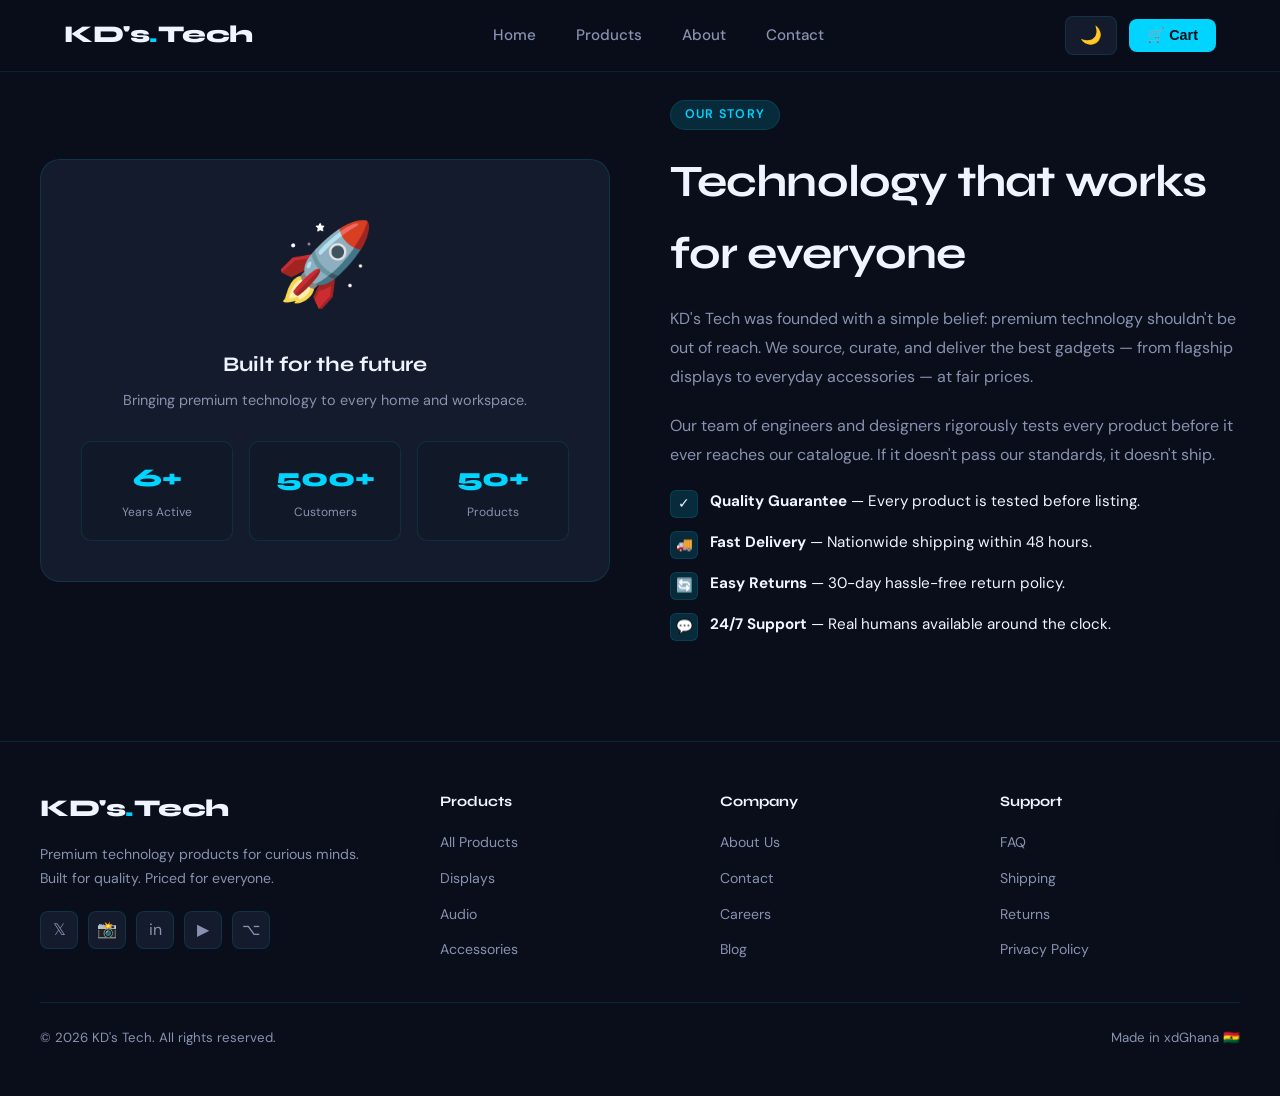
==== about.html @ 339254a7 "update: various sectiions of the website separated into individual pages" ====
<!DOCTYPE html>
<!--
  ABOUT PAGE — KD's Tech
  Learn about KD's Tech company story, values, and team.
-->
<html lang="en">
<head>
  <meta charset="UTF-8" />
  <meta name="viewport" content="width=device-width, initial-scale=1.0" />
  <title>About Us — KD's Tech</title>

  <link rel="preconnect" href="https://fonts.googleapis.com" />
  <link rel="preconnect" href="https://fonts.gstatic.com" crossorigin />
  <link href="https://fonts.googleapis.com/css2?family=Syne:wght@400;600;700;800&family=DM+Sans:ital,opsz,wght@0,9..40,300;0,9..40,400;0,9..40,500;1,9..40,300&display=swap" rel="stylesheet" />

  <link rel="stylesheet" href="style.css" />
</head>

<body>
    <nav aria-label="Main navigation">
    <div class="nav-container">

      <a href="index.html" class="logo">KD's<span>.</span>Tech</a>

      <ul class="nav-links" id="navLinks" role="list">
        <li><a href="index.html">Home</a></li>
        <li><a href="products.html">Products</a></li>
        <li><a href="about.html">About</a></li>
        <li><a href="contact.html">Contact</a></li>
      </ul>

      <div class="nav-controls">
        <button class="theme-toggle" id="themeToggle" aria-label="Toggle dark/light mode" title="Toggle theme">
          🌙
        </button>

        <button class="cart-btn" id="cartBtn" aria-label="View cart">
          🛒 Cart
          <span class="cart-count" id="cartCount" aria-live="polite">0</span>
        </button>

        <button class="hamburger" id="hamburger" aria-label="Toggle mobile menu" aria-expanded="false">
          <span></span>
          <span></span>
          <span></span>
        </button>
      </div>

    </div>
  </nav>

  <section id="about" aria-label="About us">
    <div class="section-container">
      <div class="about-grid">

        <div class="about-visual">
          <span class="about-icon">🚀</span>
          <h3 style="font-family:'Syne',sans-serif; font-size:1.3rem; margin-bottom:8px;">Built for the future</h3>
          <p style="color:var(--text-secondary); font-size:0.9rem;">Bringing premium technology to every home and workspace.</p>
          <div class="stats-row">
            <div class="stat-box">
              <span class="num">6+</span>
              <span class="lbl">Years Active</span>
            </div>
            <div class="stat-box">
              <span class="num">500+</span>
              <span class="lbl">Customers</span>
            </div>
            <div class="stat-box">
              <span class="num">50+</span>
              <span class="lbl">Products</span>
            </div>
          </div>
        </div>

        <div class="about-content">
          <span class="section-tag">Our Story</span>
          <h2 class="section-title">Technology that works<br/>for everyone</h2>

          <p class="about-text">
            KD's Tech was founded with a simple belief: premium technology
            shouldn't be out of reach. We source, curate, and deliver the best
            gadgets — from flagship displays to everyday accessories — at fair prices.
          </p>
          <p class="about-text">
            Our team of engineers and designers rigorously tests every product
            before it ever reaches our catalogue. If it doesn't pass our standards,
            it doesn't ship.
          </p>

          <ul class="features-list">
            <li>
              <span class="feat-icon">✓</span>
              <div><strong>Quality Guarantee</strong> — Every product is tested before listing.</div>
            </li>
            <li>
              <span class="feat-icon">🚚</span>
              <div><strong>Fast Delivery</strong> — Nationwide shipping within 48 hours.</div>
            </li>
            <li>
              <span class="feat-icon">🔄</span>
              <div><strong>Easy Returns</strong> — 30-day hassle-free return policy.</div>
            </li>
            <li>
              <span class="feat-icon">💬</span>
              <div><strong>24/7 Support</strong> — Real humans available around the clock.</div>
            </li>
          </ul>
        </div>

      </div>
    </div>
  </section>

  <footer>
    <div class="footer-container">

      <div class="footer-top">

        <div class="footer-brand">
          <a href="index.html" class="logo">KD's<span>.</span>Tech</a>
          <p>Premium technology products for curious minds.<br/>Built for quality. Priced for everyone.</p>

          <div class="social-links" aria-label="Social media links">
            <a href="#" class="social-link" aria-label="Twitter / X">𝕏</a>
            <a href="#" class="social-link" aria-label="Instagram">📸</a>
            <a href="#" class="social-link" aria-label="LinkedIn">in</a>
            <a href="#" class="social-link" aria-label="YouTube">▶</a>
            <a href="#" class="social-link" aria-label="GitHub">⌥</a>
          </div>
        </div>

        <div class="footer-col">
          <h4>Products</h4>
          <ul>
            <li><a href="products.html">All Products</a></li>
            <li><a href="products.html">Displays</a></li>
            <li><a href="products.html">Audio</a></li>
            <li><a href="products.html">Accessories</a></li>
          </ul>
        </div>

        <div class="footer-col">
          <h4>Company</h4>
          <ul>
            <li><a href="about.html">About Us</a></li>
            <li><a href="contact.html">Contact</a></li>
            <li><a href="#">Careers</a></li>
            <li><a href="#">Blog</a></li>
          </ul>
        </div>

        <div class="footer-col">
          <h4>Support</h4>
          <ul>
            <li><a href="#">FAQ</a></li>
            <li><a href="#">Shipping</a></li>
            <li><a href="#">Returns</a></li>
            <li><a href="#">Privacy Policy</a></li>
          </ul>
        </div>

      </div>

      <div class="footer-bottom">
        <span>© 2026 KD's Tech. All rights reserved.</span>
        <span>Made in xdGhana 🇬🇭</span>
      </div>

    </div>
  </footer>

  <div class="toast" id="toast" role="status" aria-live="polite">
    <span class="toast-icon">✅</span>
    <div>
      <strong>Message sent!</strong><br/>
      <span style="font-size:0.82rem;color:var(--text-secondary)">We'll get back to you within 2 hours.</span>
    </div>
  </div>

  <script src="script.js"></script>

</body>
</html>
---- style.css ----
/*
   CSS CUSTOM PROPERTIES (variables)
   Define colours & values once, reuse everywhere.
   Dark-mode swaps these variables — no other changes needed.
*/
:root {
  --bg-primary:    #0a0e1a;
  --bg-secondary:  #111827;
  --bg-card:       #141b2d;
  --accent:        #00d4ff;
  --accent-glow:   rgba(0, 212, 255, 0.15);
  --accent-dark:   #0099bb;
  --text-primary:  #f0f4ff;
  --text-secondary:#8892b0;
  --border:        rgba(0, 212, 255, 0.12);
  --shadow:        0 8px 32px rgba(0, 0, 0, 0.4);
  --nav-height:    72px;
  --radius:        12px;
  --transition:    0.3s ease;
}

/* Light mode variable overrides (applied via .light-mode on <body>) */
body.light-mode {
  --bg-primary:    #f0f4ff;
  --bg-secondary:  #e2e8f8;
  --bg-card:       #ffffff;
  --accent:        #0077aa;
  --accent-glow:   rgba(0, 119, 170, 0.12);
  --accent-dark:   #005580;
  --text-primary:  #0d1b2a;
  --text-secondary:#4a5568;
  --border:        rgba(0, 119, 170, 0.15);
  --shadow:        0 8px 32px rgba(0, 0, 0, 0.1);
}

/* 
   RESET & BASE STYLES
────────────────────────────────────────────── */
*, *::before, *::after {
  margin: 0;
  padding: 0;
  box-sizing: border-box;
}

html { scroll-behavior: smooth; }

body {
  font-family: 'DM Sans', sans-serif;
  background-color: var(--bg-primary);
  color: var(--text-primary);
  line-height: 1.6;
  overflow-x: hidden;
  transition: background-color var(--transition), color var(--transition);
}

.sr-only {
  position: absolute;
  width: 1px; height: 1px;
  padding: 0; margin: -1px;
  overflow: hidden;
  clip: rect(0,0,0,0);
  white-space: nowrap;
  border: 0;
}

/* ══════════════════════════════════════════════════════
   1. NAVIGATION BAR
   ══════════════════════════════════════════════════════ */
nav {
  position: fixed;
  top: 0; left: 0; right: 0;
  height: var(--nav-height);
  z-index: 1000;
  background: rgba(10, 14, 26, 0.85);
  backdrop-filter: blur(20px);
  -webkit-backdrop-filter: blur(20px);
  border-bottom: 1px solid var(--border);
  transition: background var(--transition);
}

body.light-mode nav { background: rgba(240, 244, 255, 0.88); }

.nav-container {
  max-width: 1200px;
  margin: 0 auto;
  padding: 0 24px;
  height: 100%;
  display: flex;
  align-items: center;
  justify-content: space-between;
}

.logo {
  font-family: 'Syne', sans-serif;
  font-size: 1.5rem;
  font-weight: 800;
  color: var(--text-primary);
  text-decoration: none;
  letter-spacing: -0.02em;
}

.logo span { color: var(--accent); }

.nav-links {
  display: flex;
  align-items: center;
  gap: 8px;
  list-style: none;
}

.nav-links a {
  display: block;
  padding: 8px 16px;
  color: var(--text-secondary);
  text-decoration: none;
  font-size: 0.95rem;
  font-weight: 500;
  border-radius: 8px;
  transition: color var(--transition), background var(--transition);
}

.nav-links a:hover {
  color: var(--accent);
  background: var(--accent-glow);
}

.nav-controls {
  display: flex;
  align-items: center;
  gap: 12px;
}

.theme-toggle {
  background: var(--bg-card);
  border: 1px solid var(--border);
  color: var(--text-primary);
  padding: 8px 14px;
  border-radius: 8px;
  cursor: pointer;
  font-size: 1.1rem;
  transition: border-color var(--transition), transform 0.15s;
}

.theme-toggle:hover {
  border-color: var(--accent);
  transform: scale(1.05);
}

.cart-btn {
  position: relative;
  background: var(--accent);
  color: var(--bg-primary);
  border: none;
  padding: 8px 18px;
  border-radius: 8px;
  cursor: pointer;
  font-weight: 600;
  font-size: 0.9rem;
  transition: background var(--transition), transform 0.15s;
}

.cart-btn:hover { transform: scale(1.05); }

.cart-count {
  position: absolute;
  top: -8px; right: -8px;
  background: #ff4757;
  color: white;
  font-size: 0.7rem;
  font-weight: 700;
  width: 20px; height: 20px;
  border-radius: 50%;
  display: flex;
  align-items: center;
  justify-content: center;
  opacity: 0;
  transform: scale(0);
  transition: opacity 0.2s, transform 0.2s;
}

.cart-count.visible {
  opacity: 1;
  transform: scale(1);
}

.hamburger {
  display: none;
  flex-direction: column;
  gap: 5px;
  background: none;
  border: none;
  cursor: pointer;
  padding: 6px;
}

.hamburger span {
  display: block;
  width: 24px;
  height: 2px;
  background: var(--text-primary);
  border-radius: 2px;
  transition: transform var(--transition), opacity var(--transition);
}

.hamburger.open span:nth-child(1) { transform: translateY(7px) rotate(45deg); }
.hamburger.open span:nth-child(2) { opacity: 0; }
.hamburger.open span:nth-child(3) { transform: translateY(-7px) rotate(-45deg); }

/*
   2. HERO SECTION
*/
#home {
  min-height: 100vh;
  display: flex;
  align-items: center;
  padding-top: var(--nav-height);
  position: relative;
  overflow: hidden;
}

#home::before,
#home::after {
  content: '';
  position: absolute;
  border-radius: 50%;
  pointer-events: none;
}

#home::before {
  width: 600px; height: 600px;
  background: radial-gradient(circle, rgba(0,212,255,0.07), transparent 70%);
  top: -100px; right: -100px;
}

#home::after {
  width: 400px; height: 400px;
  background: radial-gradient(circle, rgba(0,212,255,0.05), transparent 70%);
  bottom: 0; left: -80px;
}

.hero-container {
  max-width: 1200px;
  margin: 0 auto;
  padding: 80px 24px;
  display: grid;
  grid-template-columns: 1fr 1fr;
  align-items: center;
  gap: 60px;
}

.hero-badge {
  display: inline-flex;
  align-items: center;
  gap: 8px;
  background: var(--accent-glow);
  border: 1px solid var(--border);
  color: var(--accent);
  padding: 6px 14px;
  border-radius: 100px;
  font-size: 0.82rem;
  font-weight: 500;
  margin-bottom: 24px;
  letter-spacing: 0.03em;
}

.hero-badge::before {
  content: '';
  width: 6px; height: 6px;
  background: var(--accent);
  border-radius: 50%;
  animation: pulse 1.8s ease infinite;
}

@keyframes pulse {
  0%, 100% { opacity: 1; transform: scale(1); }
  50%       { opacity: 0.4; transform: scale(0.7); }
}

.hero-title {
  font-family: 'Syne', sans-serif;
  font-size: clamp(2.4rem, 5vw, 4rem);
  font-weight: 800;
  line-height: 1.1;
  letter-spacing: -0.03em;
  margin-bottom: 20px;
}

.hero-title .accent { color: var(--accent); }

.hero-description {
  font-size: 1.1rem;
  color: var(--text-secondary);
  max-width: 480px;
  margin-bottom: 36px;
  font-weight: 300;
}

.hero-buttons {
  display: flex;
  gap: 14px;
  flex-wrap: wrap;
}

.btn-primary {
  background: var(--accent);
  color: var(--bg-primary);
  border: none;
  padding: 14px 30px;
  border-radius: 10px;
  font-size: 0.95rem;
  font-weight: 600;
  cursor: pointer;
  text-decoration: none;
  display: inline-flex;
  align-items: center;
  gap: 8px;
  transition: transform 0.2s, box-shadow 0.2s;
  box-shadow: 0 4px 20px rgba(0, 212, 255, 0.25);
}

.btn-primary:hover {
  transform: translateY(-2px);
  box-shadow: 0 8px 30px rgba(0, 212, 255, 0.4);
}

.btn-secondary {
  background: transparent;
  color: var(--text-primary);
  border: 1px solid var(--border);
  padding: 14px 30px;
  border-radius: 10px;
  font-size: 0.95rem;
  font-weight: 500;
  cursor: pointer;
  text-decoration: none;
  display: inline-flex;
  align-items: center;
  gap: 8px;
  transition: border-color var(--transition), color var(--transition), transform 0.2s;
}

.btn-secondary:hover {
  border-color: var(--accent);
  color: var(--accent);
  transform: translateY(-2px);
}

.hero-visual {
  position: relative;
  display: flex;
  align-items: center;
  justify-content: center;
}

.hero-mockup {
  width: 100%;
  max-width: 480px;
  background: var(--bg-card);
  border: 1px solid var(--border);
  border-radius: 24px;
  padding: 30px;
  box-shadow: var(--shadow), 0 0 60px rgba(0,212,255,0.06);
  position: relative;
}

.hero-stat {
  position: absolute;
  background: var(--bg-secondary);
  border: 1px solid var(--border);
  border-radius: 12px;
  padding: 12px 16px;
  font-size: 0.8rem;
  color: var(--text-secondary);
  box-shadow: var(--shadow);
}

.hero-stat .stat-number {
  display: block;
  font-family: 'Syne', sans-serif;
  font-size: 1.3rem;
  font-weight: 700;
  color: var(--accent);
}

.hero-stat:nth-child(1) { top: -20px; left: -20px; }
.hero-stat:nth-child(2) { bottom: -20px; right: -20px; }

.mockup-icon {
  font-size: 6rem;
  text-align: center;
  display: block;
  margin-bottom: 16px;
  animation: float 3s ease-in-out infinite;
}

@keyframes float {
  0%, 100% { transform: translateY(0); }
  50%       { transform: translateY(-10px); }
}

.mockup-label {
  text-align: center;
  font-family: 'Syne', sans-serif;
  font-size: 1.2rem;
  font-weight: 700;
  color: var(--text-primary);
}

.mockup-sublabel {
  text-align: center;
  font-size: 0.85rem;
  color: var(--text-secondary);
  margin-top: 6px;
}

/*
   3. SECTION SHARED STYLES
*/
section { padding: 100px 24px; }

.section-container {
  max-width: 1200px;
  margin: 0 auto;
}

.section-header {
  text-align: center;
  margin-bottom: 60px;
}

.section-tag {
  display: inline-block;
  background: var(--accent-glow);
  color: var(--accent);
  font-size: 0.78rem;
  font-weight: 600;
  letter-spacing: 0.1em;
  text-transform: uppercase;
  padding: 4px 14px;
  border-radius: 100px;
  border: 1px solid var(--border);
  margin-bottom: 16px;
}

.section-title {
  font-family: 'Syne', sans-serif;
  font-size: clamp(1.8rem, 3.5vw, 2.8rem);
  font-weight: 700;
  letter-spacing: -0.02em;
  margin-bottom: 14px;
}

.section-subtitle {
  font-size: 1rem;
  color: var(--text-secondary);
  max-width: 540px;
  margin: 0 auto;
}

/* ══════════════════════════════════════════════════════
   4. PRODUCTS SECTION
   ══════════════════════════════════════════════════════ */
#products { background: var(--bg-secondary); }

.search-wrapper {
  max-width: 480px;
  margin: 0 auto 40px;
  position: relative;
}

.search-wrapper::before {
  content: '🔍';
  position: absolute;
  left: 16px;
  top: 50%;
  transform: translateY(-50%);
  font-size: 1rem;
  pointer-events: none;
}

#searchInput {
  width: 100%;
  padding: 14px 16px 14px 46px;
  background: var(--bg-card);
  border: 1px solid var(--border);
  border-radius: 10px;
  color: var(--text-primary);
  font-family: 'DM Sans', sans-serif;
  font-size: 0.95rem;
  outline: none;
  transition: border-color var(--transition);
}

#searchInput:focus { border-color: var(--accent); }
#searchInput::placeholder { color: var(--text-secondary); }

.filter-bar {
  display: flex;
  gap: 10px;
  justify-content: center;
  flex-wrap: wrap;
  margin-bottom: 48px;
}

.filter-btn {
  padding: 8px 20px;
  background: var(--bg-card);
  border: 1px solid var(--border);
  color: var(--text-secondary);
  border-radius: 8px;
  cursor: pointer;
  font-size: 0.88rem;
  font-family: 'DM Sans', sans-serif;
  font-weight: 500;
  transition: all var(--transition);
}

.filter-btn:hover, .filter-btn.active {
  background: var(--accent);
  border-color: var(--accent);
  color: var(--bg-primary);
}

.products-grid {
  display: grid;
  grid-template-columns: repeat(auto-fill, minmax(280px, 1fr));
  gap: 24px;
}

.product-card {
  background: var(--bg-card);
  border: 1px solid var(--border);
  border-radius: var(--radius);
  overflow: hidden;
  transition: transform var(--transition), box-shadow var(--transition), border-color var(--transition);
  position: relative;
  cursor: pointer;
}

.product-card:hover {
  transform: translateY(-6px);
  box-shadow: 0 20px 40px rgba(0,0,0,0.3), 0 0 0 1px var(--accent);
  border-color: var(--accent);
}

.card-category {
  position: absolute;
  top: 12px; left: 12px;
  background: rgba(0,212,255,0.9);
  color: #0a0e1a;
  font-size: 0.72rem;
  font-weight: 700;
  padding: 3px 10px;
  border-radius: 100px;
  letter-spacing: 0.05em;
  text-transform: uppercase;
}

.card-image {
  width: 100%;
  height: 180px;
  background: var(--bg-secondary);
  display: flex;
  align-items: center;
  justify-content: center;
  font-size: 4rem;
  border-bottom: 1px solid var(--border);
}

.card-body { padding: 20px; }

.card-name {
  font-family: 'Syne', sans-serif;
  font-size: 1.05rem;
  font-weight: 600;
  margin-bottom: 6px;
}

.card-description {
  font-size: 0.85rem;
  color: var(--text-secondary);
  margin-bottom: 16px;
  line-height: 1.5;
}

.card-footer {
  display: flex;
  align-items: center;
  justify-content: space-between;
}

.card-price {
  font-family: 'Syne', sans-serif;
  font-size: 1.2rem;
  font-weight: 700;
  color: var(--accent);
}

.card-btn {
  background: var(--accent-glow);
  color: var(--accent);
  border: 1px solid var(--border);
  padding: 8px 16px;
  border-radius: 8px;
  cursor: pointer;
  font-size: 0.82rem;
  font-weight: 600;
  font-family: 'DM Sans', sans-serif;
  transition: background var(--transition), color var(--transition), transform 0.15s;
}

.card-btn:hover {
  background: var(--accent);
  color: var(--bg-primary);
  transform: scale(1.05);
}

.no-results {
  text-align: center;
  color: var(--text-secondary);
  padding: 60px 0;
  font-size: 1rem;
  grid-column: 1 / -1;
  display: none;
}

/* ══════════════════════════════════════════════════════
   5. PRODUCT DETAIL MODAL
   ══════════════════════════════════════════════════════ */
.modal-overlay {
  position: fixed;
  inset: 0;
  background: rgba(0,0,0,0.7);
  backdrop-filter: blur(6px);
  z-index: 2000;
  display: flex;
  align-items: center;
  justify-content: center;
  padding: 24px;
  opacity: 0;
  pointer-events: none;
  transition: opacity var(--transition);
}

.modal-overlay.active {
  opacity: 1;
  pointer-events: all;
}

.modal {
  background: var(--bg-card);
  border: 1px solid var(--border);
  border-radius: 20px;
  padding: 36px;
  max-width: 520px;
  width: 100%;
  position: relative;
  transform: scale(0.9) translateY(20px);
  transition: transform var(--transition);
}

.modal-overlay.active .modal { transform: scale(1) translateY(0); }

.modal-close {
  position: absolute;
  top: 16px; right: 16px;
  background: var(--bg-secondary);
  border: 1px solid var(--border);
  color: var(--text-secondary);
  width: 36px; height: 36px;
  border-radius: 50%;
  cursor: pointer;
  font-size: 1.1rem;
  display: flex;
  align-items: center;
  justify-content: center;
  transition: color var(--transition), border-color var(--transition);
}

.modal-close:hover { color: var(--accent); border-color: var(--accent); }

.modal-icon { font-size: 4rem; margin-bottom: 16px; display: block; }

.modal-name {
  font-family: 'Syne', sans-serif;
  font-size: 1.5rem;
  font-weight: 700;
  margin-bottom: 8px;
}

.modal-price {
  font-size: 1.8rem;
  font-weight: 800;
  color: var(--accent);
  font-family: 'Syne', sans-serif;
  margin-bottom: 14px;
}

.modal-desc {
  color: var(--text-secondary);
  margin-bottom: 24px;
  line-height: 1.7;
}

.modal-add-btn {
  width: 100%;
  padding: 14px;
  background: var(--accent);
  color: var(--bg-primary);
  border: none;
  border-radius: 10px;
  font-size: 1rem;
  font-weight: 700;
  cursor: pointer;
  font-family: 'DM Sans', sans-serif;
  transition: transform 0.2s, box-shadow 0.2s;
}

.modal-add-btn:hover {
  transform: translateY(-2px);
  box-shadow: 0 8px 24px rgba(0,212,255,0.3);
}

/* ══════════════════════════════════════════════════════
   6. ABOUT SECTION
   ══════════════════════════════════════════════════════ */
#about { background: var(--bg-primary); }

.about-grid {
  display: grid;
  grid-template-columns: 1fr 1fr;
  gap: 60px;
  align-items: center;
}

.about-visual {
  background: var(--bg-card);
  border: 1px solid var(--border);
  border-radius: 20px;
  padding: 40px;
  text-align: center;
}

.about-icon {
  font-size: 5rem;
  margin-bottom: 20px;
  display: block;
}

.stats-row {
  display: grid;
  grid-template-columns: repeat(3, 1fr);
  gap: 16px;
  margin-top: 28px;
}

.stat-box {
  background: var(--bg-secondary);
  border: 1px solid var(--border);
  border-radius: 10px;
  padding: 16px 8px;
  text-align: center;
}

.stat-box .num {
  font-family: 'Syne', sans-serif;
  font-size: 1.6rem;
  font-weight: 800;
  color: var(--accent);
  display: block;
}

.stat-box .lbl {
  font-size: 0.75rem;
  color: var(--text-secondary);
  margin-top: 2px;
}

.about-content .section-tag { text-align: left; }
.about-content .section-title { text-align: left; margin-bottom: 16px; }

.about-text {
  color: var(--text-secondary);
  margin-bottom: 20px;
  line-height: 1.8;
}

.features-list {
  list-style: none;
  display: flex;
  flex-direction: column;
  gap: 12px;
}

.features-list li {
  display: flex;
  align-items: flex-start;
  gap: 12px;
  font-size: 0.95rem;
}

.feat-icon {
  width: 28px; height: 28px;
  background: var(--accent-glow);
  border: 1px solid var(--border);
  border-radius: 6px;
  display: flex;
  align-items: center;
  justify-content: center;
  font-size: 0.85rem;
  flex-shrink: 0;
  margin-top: 1px;
}

/* ══════════════════════════════════════════════════════
   7. CONTACT SECTION
   ══════════════════════════════════════════════════════ */
#contact { background: var(--bg-secondary); }

.contact-grid {
  display: grid;
  grid-template-columns: 1fr 1.4fr;
  gap: 60px;
  align-items: start;
}

.contact-info { padding-top: 8px; }
.contact-info .section-title { text-align: left; }
.contact-info .section-tag   { text-align: left; }

.contact-desc {
  color: var(--text-secondary);
  margin: 16px 0 32px;
  line-height: 1.7;
}

.contact-details {
  display: flex;
  flex-direction: column;
  gap: 16px;
}

.contact-item {
  display: flex;
  align-items: center;
  gap: 14px;
  font-size: 0.9rem;
}

.contact-item-icon {
  width: 40px; height: 40px;
  background: var(--accent-glow);
  border: 1px solid var(--border);
  border-radius: 10px;
  display: flex;
  align-items: center;
  justify-content: center;
  font-size: 1rem;
  flex-shrink: 0;
}

.contact-form-card {
  background: var(--bg-card);
  border: 1px solid var(--border);
  border-radius: 20px;
  padding: 36px;
}

.form-group { margin-bottom: 20px; }

.form-group label {
  display: block;
  font-size: 0.85rem;
  font-weight: 500;
  color: var(--text-secondary);
  margin-bottom: 8px;
}

.form-control {
  width: 100%;
  padding: 12px 16px;
  background: var(--bg-secondary);
  border: 1px solid var(--border);
  border-radius: 10px;
  color: var(--text-primary);
  font-family: 'DM Sans', sans-serif;
  font-size: 0.95rem;
  outline: none;
  transition: border-color var(--transition);
}

.form-control:focus { border-color: var(--accent); }
.form-control::placeholder { color: var(--text-secondary); }
.form-control.error { border-color: #ff4757; }

textarea.form-control {
  resize: vertical;
  min-height: 120px;
}

.error-msg {
  color: #ff4757;
  font-size: 0.78rem;
  margin-top: 6px;
  display: none;
}

.error-msg.show { display: block; }

.toast {
  position: fixed;
  bottom: 30px;
  right: 30px;
  background: var(--bg-card);
  border: 1px solid var(--accent);
  border-radius: 12px;
  padding: 16px 24px;
  color: var(--text-primary);
  box-shadow: var(--shadow);
  z-index: 9999;
  display: flex;
  align-items: center;
  gap: 12px;
  font-size: 0.9rem;
  transform: translateX(120%);
  transition: transform 0.4s cubic-bezier(0.34, 1.56, 0.64, 1);
}

.toast.show { transform: translateX(0); }
.toast-icon { font-size: 1.4rem; }

/* ══════════════════════════════════════════════════════
   8. FOOTER
   ══════════════════════════════════════════════════════ */
footer {
  background: var(--bg-primary);
  border-top: 1px solid var(--border);
  padding: 48px 24px;
}

.footer-container {
  max-width: 1200px;
  margin: 0 auto;
}

.footer-top {
  display: grid;
  grid-template-columns: 1.5fr 1fr 1fr 1fr;
  gap: 40px;
  margin-bottom: 40px;
}

.footer-brand .logo {
  display: inline-block;
  margin-bottom: 14px;
}

.footer-brand p {
  font-size: 0.88rem;
  color: var(--text-secondary);
  line-height: 1.7;
  margin-bottom: 20px;
}

.social-links { display: flex; gap: 10px; }

.social-link {
  width: 38px; height: 38px;
  background: var(--bg-card);
  border: 1px solid var(--border);
  border-radius: 8px;
  display: flex;
  align-items: center;
  justify-content: center;
  color: var(--text-secondary);
  text-decoration: none;
  font-size: 1rem;
  transition: border-color var(--transition), color var(--transition), transform 0.2s;
}

.social-link:hover {
  border-color: var(--accent);
  color: var(--accent);
  transform: translateY(-3px);
}

.footer-col h4 {
  font-family: 'Syne', sans-serif;
  font-size: 0.9rem;
  font-weight: 700;
  margin-bottom: 16px;
  color: var(--text-primary);
}

.footer-col ul {
  list-style: none;
  display: flex;
  flex-direction: column;
  gap: 10px;
}

.footer-col ul li a {
  color: var(--text-secondary);
  text-decoration: none;
  font-size: 0.88rem;
  transition: color var(--transition);
}

.footer-col ul li a:hover { color: var(--accent); }

.footer-bottom {
  border-top: 1px solid var(--border);
  padding-top: 24px;
  display: flex;
  align-items: center;
  justify-content: space-between;
  flex-wrap: wrap;
  gap: 12px;
  font-size: 0.83rem;
  color: var(--text-secondary);
}

/* ══════════════════════════════════════════════════════
   9. RESPONSIVE — MOBILE STYLES
   ══════════════════════════════════════════════════════ */
@media (max-width: 768px) {
  .hamburger { display: flex; }

  .nav-links {
    display: none;
    position: absolute;
    top: var(--nav-height);
    left: 0; right: 0;
    background: var(--bg-secondary);
    border-bottom: 1px solid var(--border);
    flex-direction: column;
    padding: 16px 24px;
    gap: 4px;
  }

  .nav-links.open { display: flex; }

  .hero-container {
    grid-template-columns: 1fr;
    text-align: center;
    padding: 60px 24px;
  }

  .hero-description { max-width: 100%; }
  .hero-buttons { justify-content: center; }
  .hero-visual { display: none; }

  .about-grid { grid-template-columns: 1fr; gap: 32px; }
  .contact-grid { grid-template-columns: 1fr; gap: 32px; }

  .footer-top { grid-template-columns: 1fr 1fr; }
  .footer-brand { grid-column: 1 / -1; }

  section { padding: 64px 24px; }
}

@media (max-width: 480px) {
  .footer-top { grid-template-columns: 1fr; }
  .stats-row { grid-template-columns: 1fr 1fr; }
}
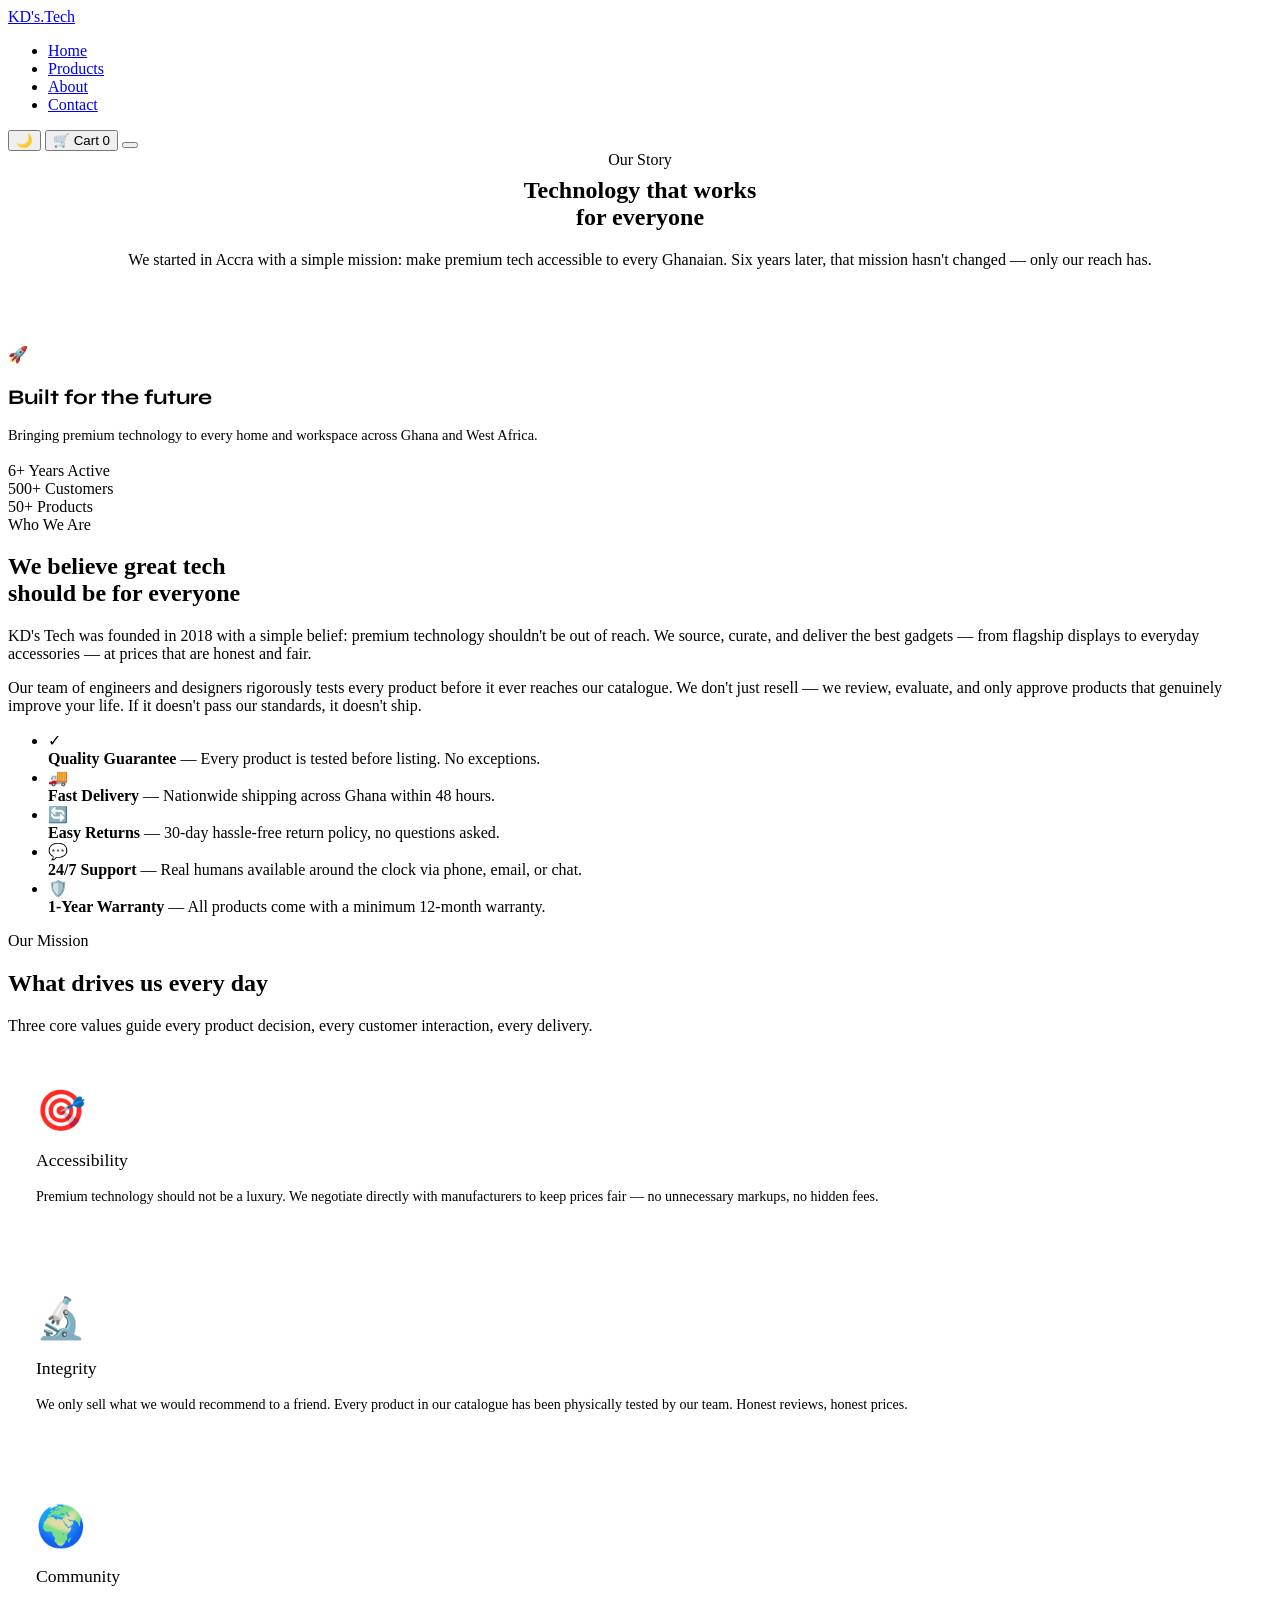
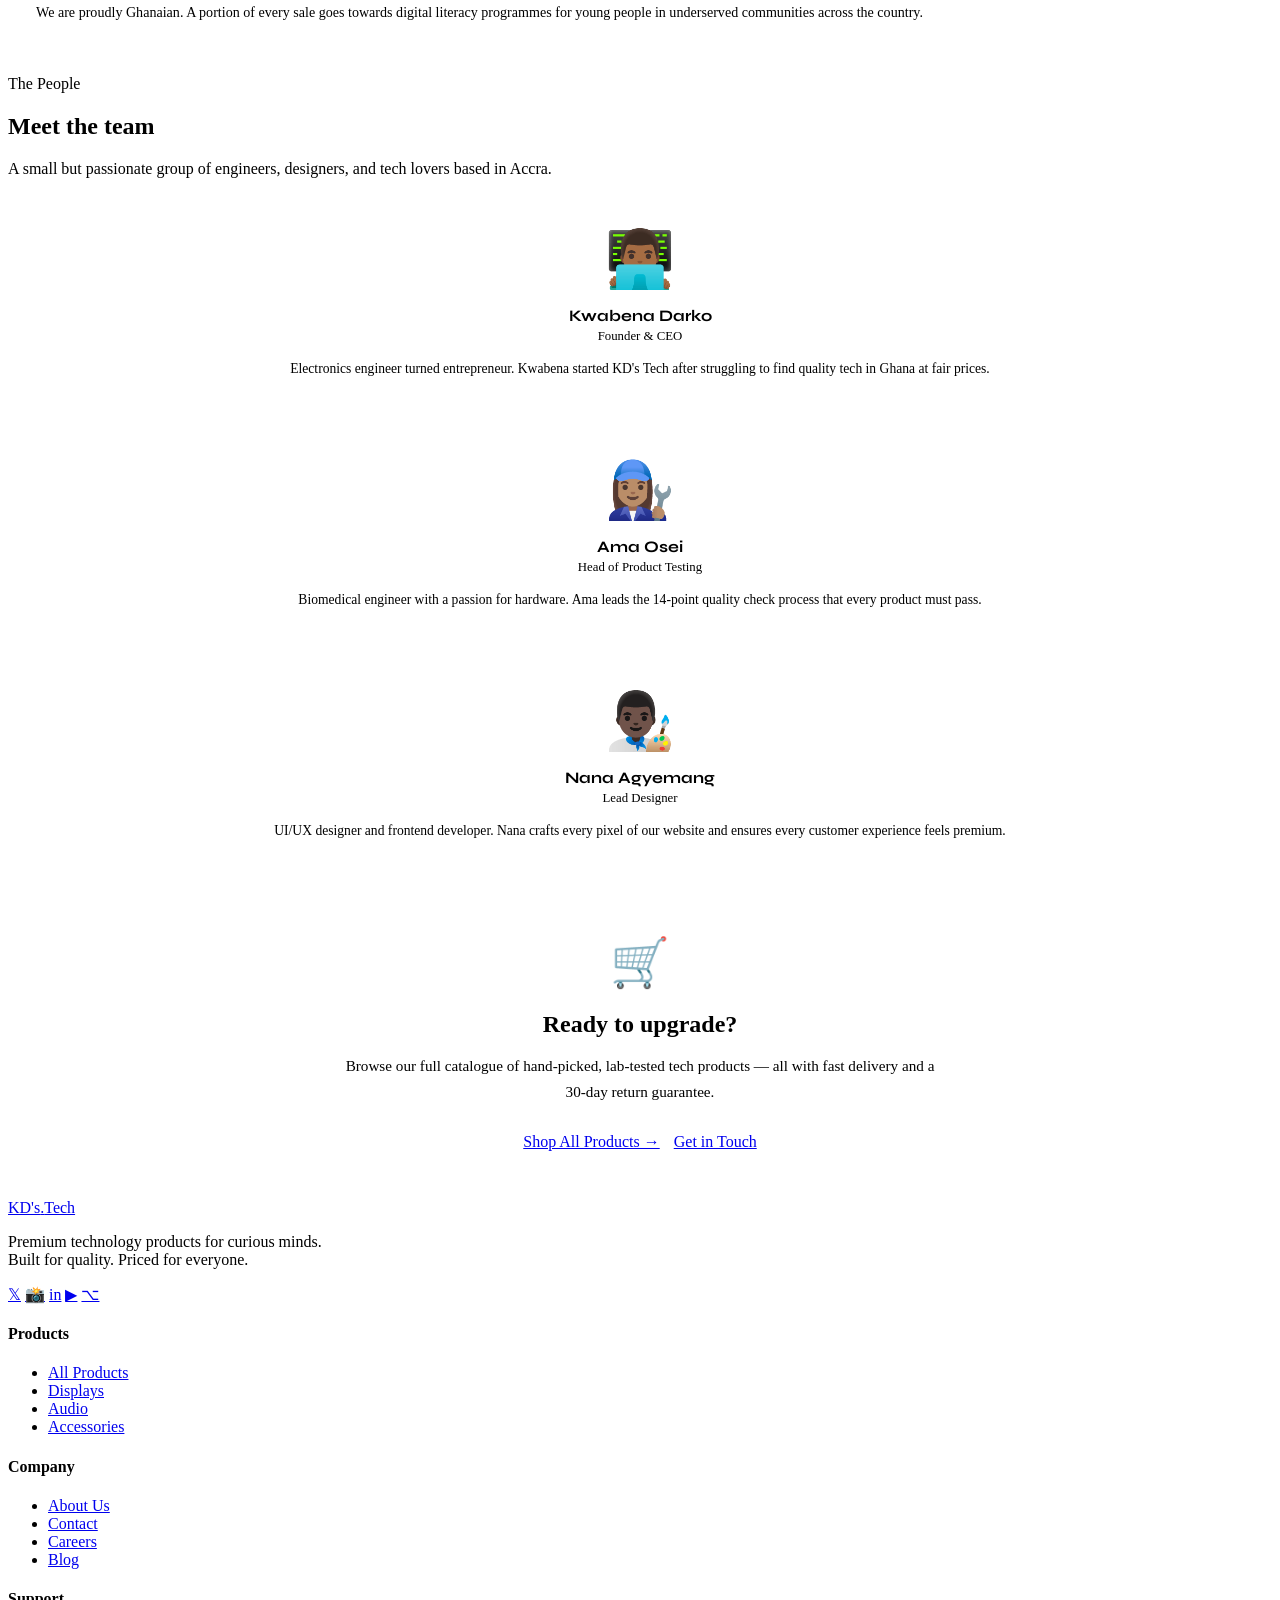
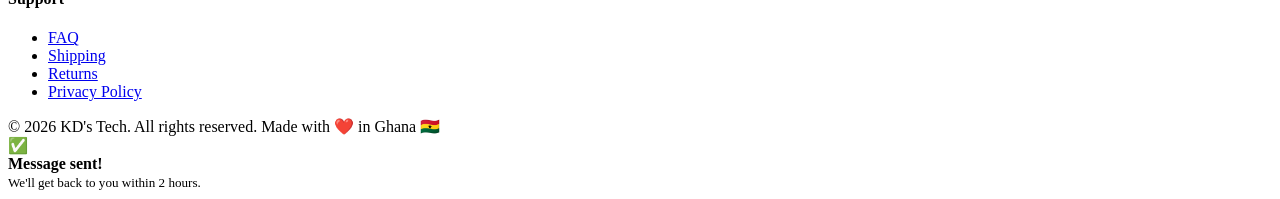
==== commit 136ab4dd: "update: content additions" ====
--- a/about.html
+++ b/about.html
@@ -1,62 +1,66 @@
 <!DOCTYPE html>
-<!--
-  ABOUT PAGE — KD's Tech
-  Learn about KD's Tech company story, values, and team.
--->
+<!-- ABOUT PAGE — KD's Tech -->
 <html lang="en">
 <head>
   <meta charset="UTF-8" />
   <meta name="viewport" content="width=device-width, initial-scale=1.0" />
   <title>About Us — KD's Tech</title>
-
   <link rel="preconnect" href="https://fonts.googleapis.com" />
   <link rel="preconnect" href="https://fonts.gstatic.com" crossorigin />
   <link href="https://fonts.googleapis.com/css2?family=Syne:wght@400;600;700;800&family=DM+Sans:ital,opsz,wght@0,9..40,300;0,9..40,400;0,9..40,500;1,9..40,300&display=swap" rel="stylesheet" />
-
   <link rel="stylesheet" href="style.css" />
 </head>
-
 <body>
-    <nav aria-label="Main navigation">
+
+  <!-- NAVIGATION -->
+  <nav aria-label="Main navigation">
     <div class="nav-container">
-
       <a href="index.html" class="logo">KD's<span>.</span>Tech</a>
-
       <ul class="nav-links" id="navLinks" role="list">
         <li><a href="index.html">Home</a></li>
         <li><a href="products.html">Products</a></li>
         <li><a href="about.html">About</a></li>
         <li><a href="contact.html">Contact</a></li>
       </ul>
-
       <div class="nav-controls">
-        <button class="theme-toggle" id="themeToggle" aria-label="Toggle dark/light mode" title="Toggle theme">
-          🌙
-        </button>
-
+        <button class="theme-toggle" id="themeToggle" aria-label="Toggle dark/light mode" title="Toggle theme">🌙</button>
         <button class="cart-btn" id="cartBtn" aria-label="View cart">
           🛒 Cart
           <span class="cart-count" id="cartCount" aria-live="polite">0</span>
         </button>
-
         <button class="hamburger" id="hamburger" aria-label="Toggle mobile menu" aria-expanded="false">
-          <span></span>
-          <span></span>
-          <span></span>
+          <span></span><span></span><span></span>
         </button>
       </div>
-
     </div>
   </nav>
 
-  <section id="about" aria-label="About us">
+
+  <!-- PAGE HERO BANNER -->
+  <section style="background: var(--bg-secondary); padding-top: calc(var(--nav-height) + 60px); padding-bottom: 60px; padding-left: 24px; padding-right: 24px;">
+    <div class="section-container" style="text-align: center;">
+      <span class="section-tag">Our Story</span>
+      <h1 class="section-title" style="margin-top: 8px;">Technology that works<br/>for everyone</h1>
+      <p class="section-subtitle">
+        We started in Accra with a simple mission: make premium tech accessible to every Ghanaian.
+        Six years later, that mission hasn't changed — only our reach has.
+      </p>
+    </div>
+  </section>
+
+
+  <!-- MAIN ABOUT SECTION -->
+  <section id="about" aria-label="About us" style="background: var(--bg-primary);">
     <div class="section-container">
       <div class="about-grid">
 
+        <!-- LEFT: Visual stats panel -->
         <div class="about-visual">
           <span class="about-icon">🚀</span>
           <h3 style="font-family:'Syne',sans-serif; font-size:1.3rem; margin-bottom:8px;">Built for the future</h3>
-          <p style="color:var(--text-secondary); font-size:0.9rem;">Bringing premium technology to every home and workspace.</p>
+          <p style="color:var(--text-secondary); font-size:0.9rem; line-height: 1.6;">
+            Bringing premium technology to every home and workspace across Ghana and West Africa.
+          </p>
           <div class="stats-row">
             <div class="stat-box">
               <span class="num">6+</span>
@@ -73,54 +77,162 @@
           </div>
         </div>
 
+        <!-- RIGHT: Text content -->
         <div class="about-content">
-          <span class="section-tag">Our Story</span>
-          <h2 class="section-title">Technology that works<br/>for everyone</h2>
+          <span class="section-tag">Who We Are</span>
+          <h2 class="section-title">We believe great tech<br/>should be for everyone</h2>
 
           <p class="about-text">
-            KD's Tech was founded with a simple belief: premium technology
-            shouldn't be out of reach. We source, curate, and deliver the best
-            gadgets — from flagship displays to everyday accessories — at fair prices.
+            KD's Tech was founded in 2018 with a simple belief: premium technology shouldn't be
+            out of reach. We source, curate, and deliver the best gadgets — from flagship displays
+            to everyday accessories — at prices that are honest and fair.
           </p>
           <p class="about-text">
-            Our team of engineers and designers rigorously tests every product
-            before it ever reaches our catalogue. If it doesn't pass our standards,
-            it doesn't ship.
+            Our team of engineers and designers rigorously tests every product before it ever
+            reaches our catalogue. We don't just resell — we review, evaluate, and only approve
+            products that genuinely improve your life. If it doesn't pass our standards, it doesn't ship.
           </p>
 
           <ul class="features-list">
             <li>
               <span class="feat-icon">✓</span>
-              <div><strong>Quality Guarantee</strong> — Every product is tested before listing.</div>
+              <div><strong>Quality Guarantee</strong> — Every product is tested before listing. No exceptions.</div>
             </li>
             <li>
               <span class="feat-icon">🚚</span>
-              <div><strong>Fast Delivery</strong> — Nationwide shipping within 48 hours.</div>
+              <div><strong>Fast Delivery</strong> — Nationwide shipping across Ghana within 48 hours.</div>
             </li>
             <li>
               <span class="feat-icon">🔄</span>
-              <div><strong>Easy Returns</strong> — 30-day hassle-free return policy.</div>
+              <div><strong>Easy Returns</strong> — 30-day hassle-free return policy, no questions asked.</div>
             </li>
             <li>
               <span class="feat-icon">💬</span>
-              <div><strong>24/7 Support</strong> — Real humans available around the clock.</div>
-            </li>
-          </ul>
-        </div>
-
-      </div>
-    </div>
-  </section>
-
+              <div><strong>24/7 Support</strong> — Real humans available around the clock via phone, email, or chat.</div>
+            </li>
+            <li>
+              <span class="feat-icon">🛡️</span>
+              <div><strong>1-Year Warranty</strong> — All products come with a minimum 12-month warranty.</div>
+            </li>
+          </ul>
+        </div>
+
+      </div>
+    </div>
+  </section>
+
+
+  <!-- OUR MISSION -->
+  <section aria-label="Mission" style="background: var(--bg-secondary);">
+    <div class="section-container">
+      <div class="section-header">
+        <span class="section-tag">Our Mission</span>
+        <h2 class="section-title">What drives us every day</h2>
+        <p class="section-subtitle">Three core values guide every product decision, every customer interaction, every delivery.</p>
+      </div>
+
+      <div class="stats-row" style="grid-template-columns: repeat(3,1fr); gap: 24px; margin-top: 0;">
+
+        <div class="stat-box" style="padding: 36px 28px; text-align: left;">
+          <span style="font-size: 2.5rem; display: block; margin-bottom: 16px;">🎯</span>
+          <span class="num" style="font-size: 1.1rem; display: block; margin-bottom: 10px;">Accessibility</span>
+          <p style="font-size: 0.88rem; color: var(--text-secondary); line-height: 1.7;">
+            Premium technology should not be a luxury. We negotiate directly with manufacturers to
+            keep prices fair — no unnecessary markups, no hidden fees.
+          </p>
+        </div>
+
+        <div class="stat-box" style="padding: 36px 28px; text-align: left;">
+          <span style="font-size: 2.5rem; display: block; margin-bottom: 16px;">🔬</span>
+          <span class="num" style="font-size: 1.1rem; display: block; margin-bottom: 10px;">Integrity</span>
+          <p style="font-size: 0.88rem; color: var(--text-secondary); line-height: 1.7;">
+            We only sell what we would recommend to a friend. Every product in our catalogue has
+            been physically tested by our team. Honest reviews, honest prices.
+          </p>
+        </div>
+
+        <div class="stat-box" style="padding: 36px 28px; text-align: left;">
+          <span style="font-size: 2.5rem; display: block; margin-bottom: 16px;">🌍</span>
+          <span class="num" style="font-size: 1.1rem; display: block; margin-bottom: 10px;">Community</span>
+          <p style="font-size: 0.88rem; color: var(--text-secondary); line-height: 1.7;">
+            We are proudly Ghanaian. A portion of every sale goes towards digital literacy
+            programmes for young people in underserved communities across the country.
+          </p>
+        </div>
+
+      </div>
+    </div>
+  </section>
+
+
+  <!-- MEET THE TEAM -->
+  <section aria-label="Team" style="background: var(--bg-primary);">
+    <div class="section-container">
+      <div class="section-header">
+        <span class="section-tag">The People</span>
+        <h2 class="section-title">Meet the team</h2>
+        <p class="section-subtitle">A small but passionate group of engineers, designers, and tech lovers based in Accra.</p>
+      </div>
+
+      <div class="stats-row" style="grid-template-columns: repeat(3,1fr); gap: 24px; margin-top: 0;">
+
+        <div class="about-visual" style="text-align: center; padding: 32px 24px;">
+          <span style="font-size: 3.5rem; display: block; margin-bottom: 14px;">👨🏾‍💻</span>
+          <strong style="font-family: 'Syne', sans-serif; font-size: 1rem; display: block; margin-bottom: 4px;">Kwabena Darko</strong>
+          <span style="font-size: 0.8rem; color: var(--accent); display: block; margin-bottom: 12px;">Founder & CEO</span>
+          <p style="font-size: 0.85rem; color: var(--text-secondary); line-height: 1.6;">
+            Electronics engineer turned entrepreneur. Kwabena started KD's Tech after struggling to find quality tech in Ghana at fair prices.
+          </p>
+        </div>
+
+        <div class="about-visual" style="text-align: center; padding: 32px 24px;">
+          <span style="font-size: 3.5rem; display: block; margin-bottom: 14px;">👩🏽‍🔧</span>
+          <strong style="font-family: 'Syne', sans-serif; font-size: 1rem; display: block; margin-bottom: 4px;">Ama Osei</strong>
+          <span style="font-size: 0.8rem; color: var(--accent); display: block; margin-bottom: 12px;">Head of Product Testing</span>
+          <p style="font-size: 0.85rem; color: var(--text-secondary); line-height: 1.6;">
+            Biomedical engineer with a passion for hardware. Ama leads the 14-point quality check process that every product must pass.
+          </p>
+        </div>
+
+        <div class="about-visual" style="text-align: center; padding: 32px 24px;">
+          <span style="font-size: 3.5rem; display: block; margin-bottom: 14px;">👨🏿‍🎨</span>
+          <strong style="font-family: 'Syne', sans-serif; font-size: 1rem; display: block; margin-bottom: 4px;">Nana Agyemang</strong>
+          <span style="font-size: 0.8rem; color: var(--accent); display: block; margin-bottom: 12px;">Lead Designer</span>
+          <p style="font-size: 0.85rem; color: var(--text-secondary); line-height: 1.6;">
+            UI/UX designer and frontend developer. Nana crafts every pixel of our website and ensures every customer experience feels premium.
+          </p>
+        </div>
+
+      </div>
+    </div>
+  </section>
+
+
+  <!-- CTA — VISIT PRODUCTS -->
+  <section aria-label="Call to action" style="background: var(--bg-secondary);">
+    <div class="section-container">
+      <div class="about-visual" style="max-width: 600px; margin: 0 auto; text-align: center; padding: 48px 40px;">
+        <span style="font-size: 3rem; display: block; margin-bottom: 16px;">🛒</span>
+        <h2 class="section-title" style="margin-bottom: 12px;">Ready to upgrade?</h2>
+        <p style="color: var(--text-secondary); margin-bottom: 28px; font-size: 0.95rem; line-height: 1.7;">
+          Browse our full catalogue of hand-picked, lab-tested tech products — all with fast delivery and a 30-day return guarantee.
+        </p>
+        <div style="display: flex; gap: 14px; justify-content: center; flex-wrap: wrap;">
+          <a href="products.html" class="btn-primary">Shop All Products →</a>
+          <a href="contact.html" class="btn-secondary">Get in Touch</a>
+        </div>
+      </div>
+    </div>
+  </section>
+
+
+  <!-- FOOTER -->
   <footer>
     <div class="footer-container">
-
       <div class="footer-top">
-
         <div class="footer-brand">
           <a href="index.html" class="logo">KD's<span>.</span>Tech</a>
           <p>Premium technology products for curious minds.<br/>Built for quality. Priced for everyone.</p>
-
           <div class="social-links" aria-label="Social media links">
             <a href="#" class="social-link" aria-label="Twitter / X">𝕏</a>
             <a href="#" class="social-link" aria-label="Instagram">📸</a>
@@ -129,7 +241,6 @@
             <a href="#" class="social-link" aria-label="GitHub">⌥</a>
           </div>
         </div>
-
         <div class="footer-col">
           <h4>Products</h4>
           <ul>
@@ -139,7 +250,6 @@
             <li><a href="products.html">Accessories</a></li>
           </ul>
         </div>
-
         <div class="footer-col">
           <h4>Company</h4>
           <ul>
@@ -149,7 +259,6 @@
             <li><a href="#">Blog</a></li>
           </ul>
         </div>
-
         <div class="footer-col">
           <h4>Support</h4>
           <ul>
@@ -159,14 +268,11 @@
             <li><a href="#">Privacy Policy</a></li>
           </ul>
         </div>
-
-      </div>
-
+      </div>
       <div class="footer-bottom">
         <span>© 2026 KD's Tech. All rights reserved.</span>
-        <span>Made in xdGhana 🇬🇭</span>
-      </div>
-
+        <span>Made with ❤️ in Ghana 🇬🇭</span>
+      </div>
     </div>
   </footer>
 
@@ -179,6 +285,5 @@
   </div>
 
   <script src="script.js"></script>
-
 </body>
 </html>
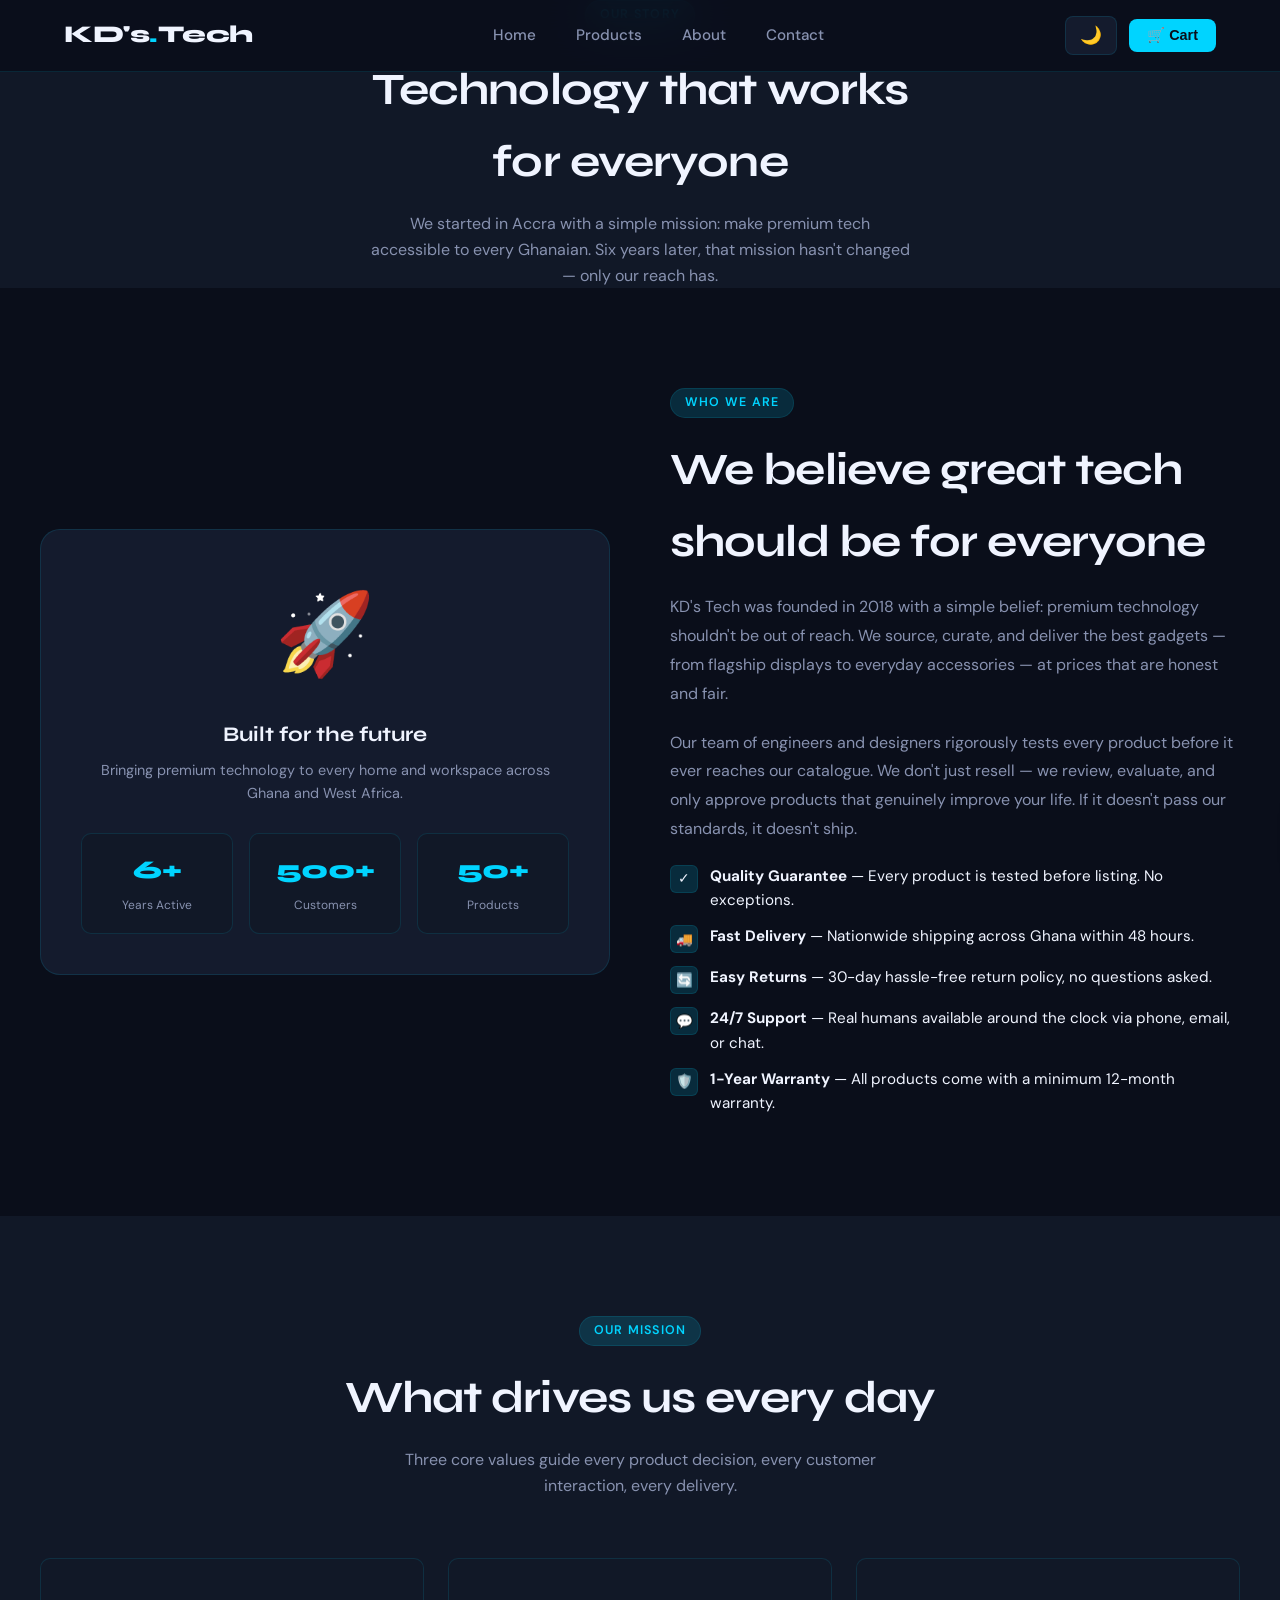
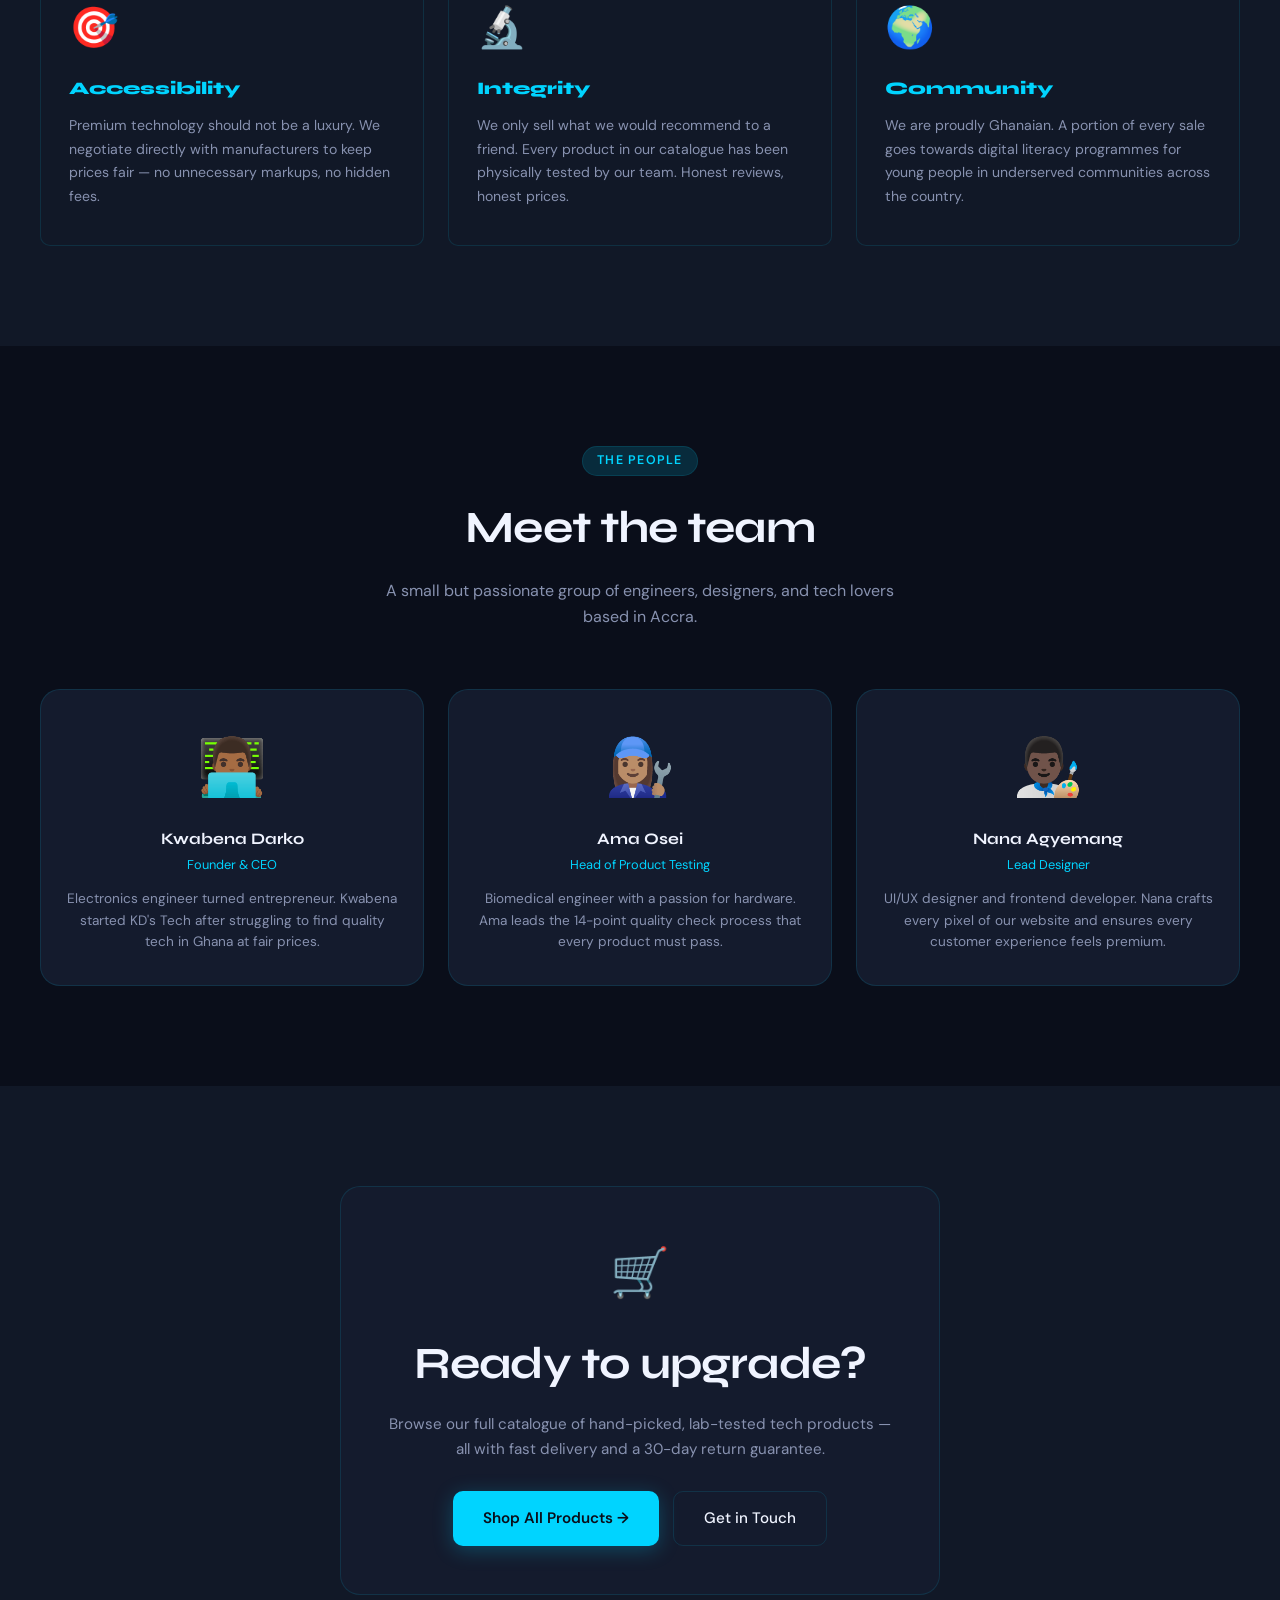
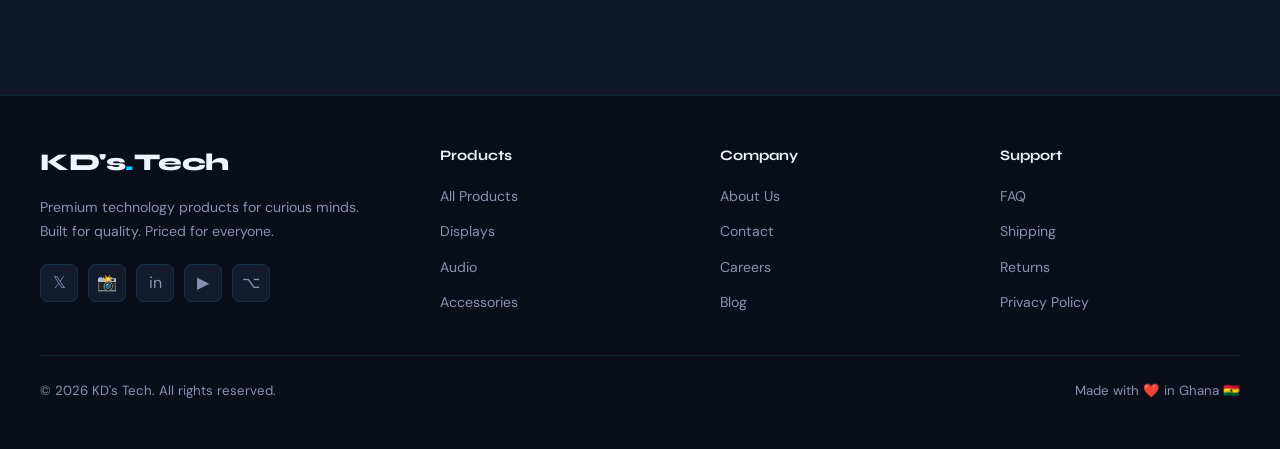
==== commit 5b3f729c: "update: content additions" ====
--- a/about.html
+++ b/about.html
@@ -37,7 +37,7 @@
 
 
   <!-- PAGE HERO BANNER -->
-  <section style="background: var(--bg-secondary); padding-top: calc(var(--nav-height) + 60px); padding-bottom: 60px; padding-left: 24px; padding-right: 24px;">
+  <section class="page-hero" style="background: var(--bg-secondary); padding-top: calc(var(--nav-height) + 60px); padding-bottom: 60px; padding-left: 24px; padding-right: 24px;">
     <div class="section-container" style="text-align: center;">
       <span class="section-tag">Our Story</span>
       <h1 class="section-title" style="margin-top: 8px;">Technology that works<br/>for everyone</h1>
--- a/style.css
+++ b/style.css
@@ -0,0 +1,1126 @@
+/*
+   CSS CUSTOM PROPERTIES (variables)
+   Define colours & values once, reuse everywhere.
+   Dark-mode swaps these variables — no other changes needed.
+*/
+:root {
+  --bg-primary:    #0a0e1a;
+  --bg-secondary:  #111827;
+  --bg-card:       #141b2d;
+  --accent:        #00d4ff;
+  --accent-glow:   rgba(0, 212, 255, 0.15);
+  --accent-dark:   #0099bb;
+  --text-primary:  #f0f4ff;
+  --text-secondary:#8892b0;
+  --border:        rgba(0, 212, 255, 0.12);
+  --shadow:        0 8px 32px rgba(0, 0, 0, 0.4);
+  --nav-height:    72px;
+  --radius:        12px;
+  --transition:    0.3s ease;
+}
+
+/* Light mode variable overrides (applied via .light-mode on <body>) */
+body.light-mode {
+  --bg-primary:    #f0f4ff;
+  --bg-secondary:  #e2e8f8;
+  --bg-card:       #ffffff;
+  --accent:        #0077aa;
+  --accent-glow:   rgba(0, 119, 170, 0.12);
+  --accent-dark:   #005580;
+  --text-primary:  #0d1b2a;
+  --text-secondary:#4a5568;
+  --border:        rgba(0, 119, 170, 0.15);
+  --shadow:        0 8px 32px rgba(0, 0, 0, 0.1);
+}
+
+/* 
+   RESET & BASE STYLES
+────────────────────────────────────────────── */
+*, *::before, *::after {
+  margin: 0;
+  padding: 0;
+  box-sizing: border-box;
+}
+
+html { scroll-behavior: smooth; }
+
+body {
+  font-family: 'DM Sans', sans-serif;
+  background-color: var(--bg-primary);
+  color: var(--text-primary);
+  line-height: 1.6;
+  overflow-x: hidden;
+  transition: background-color var(--transition), color var(--transition);
+}
+
+.sr-only {
+  position: absolute;
+  width: 1px; height: 1px;
+  padding: 0; margin: -1px;
+  overflow: hidden;
+  clip: rect(0,0,0,0);
+  white-space: nowrap;
+  border: 0;
+}
+
+/* ══════════════════════════════════════════════════════
+   1. NAVIGATION BAR
+   ══════════════════════════════════════════════════════ */
+nav {
+  position: fixed;
+  top: 0; left: 0; right: 0;
+  height: var(--nav-height);
+  z-index: 1000;
+  background: rgba(10, 14, 26, 0.85);
+  backdrop-filter: blur(20px);
+  -webkit-backdrop-filter: blur(20px);
+  border-bottom: 1px solid var(--border);
+  transition: background var(--transition);
+}
+
+body.light-mode nav { background: rgba(240, 244, 255, 0.88); }
+
+.nav-container {
+  max-width: 1200px;
+  margin: 0 auto;
+  padding: 0 24px;
+  height: 100%;
+  display: flex;
+  align-items: center;
+  justify-content: space-between;
+}
+
+.logo {
+  font-family: 'Syne', sans-serif;
+  font-size: 1.5rem;
+  font-weight: 800;
+  color: var(--text-primary);
+  text-decoration: none;
+  letter-spacing: -0.02em;
+}
+
+.logo span { color: var(--accent); }
+
+.nav-links {
+  display: flex;
+  align-items: center;
+  gap: 8px;
+  list-style: none;
+}
+
+.nav-links a {
+  display: block;
+  padding: 8px 16px;
+  color: var(--text-secondary);
+  text-decoration: none;
+  font-size: 0.95rem;
+  font-weight: 500;
+  border-radius: 8px;
+  transition: color var(--transition), background var(--transition);
+}
+
+.nav-links a:hover {
+  color: var(--accent);
+  background: var(--accent-glow);
+}
+
+.nav-controls {
+  display: flex;
+  align-items: center;
+  gap: 12px;
+}
+
+.theme-toggle {
+  background: var(--bg-card);
+  border: 1px solid var(--border);
+  color: var(--text-primary);
+  padding: 8px 14px;
+  border-radius: 8px;
+  cursor: pointer;
+  font-size: 1.1rem;
+  transition: border-color var(--transition), transform 0.15s;
+}
+
+.theme-toggle:hover {
+  border-color: var(--accent);
+  transform: scale(1.05);
+}
+
+.cart-btn {
+  position: relative;
+  background: var(--accent);
+  color: var(--bg-primary);
+  border: none;
+  padding: 8px 18px;
+  border-radius: 8px;
+  cursor: pointer;
+  font-weight: 600;
+  font-size: 0.9rem;
+  transition: background var(--transition), transform 0.15s;
+}
+
+.cart-btn:hover { transform: scale(1.05); }
+
+.cart-count {
+  position: absolute;
+  top: -8px; right: -8px;
+  background: #ff4757;
+  color: white;
+  font-size: 0.7rem;
+  font-weight: 700;
+  width: 20px; height: 20px;
+  border-radius: 50%;
+  display: flex;
+  align-items: center;
+  justify-content: center;
+  opacity: 0;
+  transform: scale(0);
+  transition: opacity 0.2s, transform 0.2s;
+}
+
+.cart-count.visible {
+  opacity: 1;
+  transform: scale(1);
+}
+
+.hamburger {
+  display: none;
+  flex-direction: column;
+  gap: 5px;
+  background: none;
+  border: none;
+  cursor: pointer;
+  padding: 6px;
+}
+
+.hamburger span {
+  display: block;
+  width: 24px;
+  height: 2px;
+  background: var(--text-primary);
+  border-radius: 2px;
+  transition: transform var(--transition), opacity var(--transition);
+}
+
+.hamburger.open span:nth-child(1) { transform: translateY(7px) rotate(45deg); }
+.hamburger.open span:nth-child(2) { opacity: 0; }
+.hamburger.open span:nth-child(3) { transform: translateY(-7px) rotate(-45deg); }
+
+/*
+   2. HERO SECTION
+*/
+#home {
+  min-height: 100vh;
+  display: flex;
+  align-items: center;
+  padding-top: var(--nav-height);
+  position: relative;
+  overflow: hidden;
+}
+
+#home::before,
+#home::after {
+  content: '';
+  position: absolute;
+  border-radius: 50%;
+  pointer-events: none;
+}
+
+#home::before {
+  width: 600px; height: 600px;
+  background: radial-gradient(circle, rgba(0,212,255,0.07), transparent 70%);
+  top: -100px; right: -100px;
+}
+
+#home::after {
+  width: 400px; height: 400px;
+  background: radial-gradient(circle, rgba(0,212,255,0.05), transparent 70%);
+  bottom: 0; left: -80px;
+}
+
+.hero-container {
+  max-width: 1200px;
+  margin: 0 auto;
+  padding: 80px 24px;
+  display: grid;
+  grid-template-columns: 1fr 1fr;
+  align-items: center;
+  gap: 60px;
+}
+
+.hero-badge {
+  display: inline-flex;
+  align-items: center;
+  gap: 8px;
+  background: var(--accent-glow);
+  border: 1px solid var(--border);
+  color: var(--accent);
+  padding: 6px 14px;
+  border-radius: 100px;
+  font-size: 0.82rem;
+  font-weight: 500;
+  margin-bottom: 24px;
+  letter-spacing: 0.03em;
+}
+
+.hero-badge::before {
+  content: '';
+  width: 6px; height: 6px;
+  background: var(--accent);
+  border-radius: 50%;
+  animation: pulse 1.8s ease infinite;
+}
+
+@keyframes pulse {
+  0%, 100% { opacity: 1; transform: scale(1); }
+  50%       { opacity: 0.4; transform: scale(0.7); }
+}
+
+.hero-title {
+  font-family: 'Syne', sans-serif;
+  font-size: clamp(2.4rem, 5vw, 4rem);
+  font-weight: 800;
+  line-height: 1.1;
+  letter-spacing: -0.03em;
+  margin-bottom: 20px;
+}
+
+.hero-title .accent { color: var(--accent); }
+
+.hero-description {
+  font-size: 1.1rem;
+  color: var(--text-secondary);
+  max-width: 480px;
+  margin-bottom: 36px;
+  font-weight: 300;
+}
+
+.hero-buttons {
+  display: flex;
+  gap: 14px;
+  flex-wrap: wrap;
+}
+
+.btn-primary {
+  background: var(--accent);
+  color: var(--bg-primary);
+  border: none;
+  padding: 14px 30px;
+  border-radius: 10px;
+  font-size: 0.95rem;
+  font-weight: 600;
+  cursor: pointer;
+  text-decoration: none;
+  display: inline-flex;
+  align-items: center;
+  gap: 8px;
+  transition: transform 0.2s, box-shadow 0.2s;
+  box-shadow: 0 4px 20px rgba(0, 212, 255, 0.25);
+}
+
+.btn-primary:hover {
+  transform: translateY(-2px);
+  box-shadow: 0 8px 30px rgba(0, 212, 255, 0.4);
+}
+
+.btn-secondary {
+  background: transparent;
+  color: var(--text-primary);
+  border: 1px solid var(--border);
+  padding: 14px 30px;
+  border-radius: 10px;
+  font-size: 0.95rem;
+  font-weight: 500;
+  cursor: pointer;
+  text-decoration: none;
+  display: inline-flex;
+  align-items: center;
+  gap: 8px;
+  transition: border-color var(--transition), color var(--transition), transform 0.2s;
+}
+
+.btn-secondary:hover {
+  border-color: var(--accent);
+  color: var(--accent);
+  transform: translateY(-2px);
+}
+
+.hero-visual {
+  position: relative;
+  display: flex;
+  align-items: center;
+  justify-content: center;
+}
+
+.hero-mockup {
+  width: 100%;
+  max-width: 480px;
+  background: var(--bg-card);
+  border: 1px solid var(--border);
+  border-radius: 24px;
+  padding: 30px;
+  box-shadow: var(--shadow), 0 0 60px rgba(0,212,255,0.06);
+  position: relative;
+}
+
+.hero-stat {
+  position: absolute;
+  background: var(--bg-secondary);
+  border: 1px solid var(--border);
+  border-radius: 12px;
+  padding: 12px 16px;
+  font-size: 0.8rem;
+  color: var(--text-secondary);
+  box-shadow: var(--shadow);
+}
+
+.hero-stat .stat-number {
+  display: block;
+  font-family: 'Syne', sans-serif;
+  font-size: 1.3rem;
+  font-weight: 700;
+  color: var(--accent);
+}
+
+.hero-stat:nth-child(1) { top: -20px; left: -20px; }
+.hero-stat:nth-child(2) { bottom: -20px; right: -20px; }
+
+.mockup-icon {
+  font-size: 6rem;
+  text-align: center;
+  display: block;
+  margin-bottom: 16px;
+  animation: float 3s ease-in-out infinite;
+}
+
+@keyframes float {
+  0%, 100% { transform: translateY(0); }
+  50%       { transform: translateY(-10px); }
+}
+
+.mockup-label {
+  text-align: center;
+  font-family: 'Syne', sans-serif;
+  font-size: 1.2rem;
+  font-weight: 700;
+  color: var(--text-primary);
+}
+
+.mockup-sublabel {
+  text-align: center;
+  font-size: 0.85rem;
+  color: var(--text-secondary);
+  margin-top: 6px;
+}
+
+/*
+   3. SECTION SHARED STYLES
+*/
+section { padding: 100px 24px; }
+
+.section-container {
+  max-width: 1200px;
+  margin: 0 auto;
+}
+
+.section-header {
+  text-align: center;
+  margin-bottom: 60px;
+}
+
+.section-tag {
+  display: inline-block;
+  background: var(--accent-glow);
+  color: var(--accent);
+  font-size: 0.78rem;
+  font-weight: 600;
+  letter-spacing: 0.1em;
+  text-transform: uppercase;
+  padding: 4px 14px;
+  border-radius: 100px;
+  border: 1px solid var(--border);
+  margin-bottom: 16px;
+}
+
+.section-title {
+  font-family: 'Syne', sans-serif;
+  font-size: clamp(1.8rem, 3.5vw, 2.8rem);
+  font-weight: 700;
+  letter-spacing: -0.02em;
+  margin-bottom: 14px;
+}
+
+.section-subtitle {
+  font-size: 1rem;
+  color: var(--text-secondary);
+  max-width: 540px;
+  margin: 0 auto;
+}
+
+/* ══════════════════════════════════════════════════════
+   4. PRODUCTS SECTION
+   ══════════════════════════════════════════════════════ */
+#products { }
+
+.search-wrapper {
+  max-width: 480px;
+  margin: 0 auto 40px;
+  position: relative;
+}
+
+.search-wrapper::before {
+  content: '🔍';
+  position: absolute;
+  left: 16px;
+  top: 50%;
+  transform: translateY(-50%);
+  font-size: 1rem;
+  pointer-events: none;
+}
+
+#searchInput {
+  width: 100%;
+  padding: 14px 16px 14px 46px;
+  background: var(--bg-card);
+  border: 1px solid var(--border);
+  border-radius: 10px;
+  color: var(--text-primary);
+  font-family: 'DM Sans', sans-serif;
+  font-size: 0.95rem;
+  outline: none;
+  transition: border-color var(--transition);
+}
+
+#searchInput:focus { border-color: var(--accent); }
+#searchInput::placeholder { color: var(--text-secondary); }
+
+.filter-bar {
+  display: flex;
+  gap: 10px;
+  justify-content: center;
+  flex-wrap: wrap;
+  margin-bottom: 48px;
+}
+
+.filter-btn {
+  padding: 8px 20px;
+  background: var(--bg-card);
+  border: 1px solid var(--border);
+  color: var(--text-secondary);
+  border-radius: 8px;
+  cursor: pointer;
+  font-size: 0.88rem;
+  font-family: 'DM Sans', sans-serif;
+  font-weight: 500;
+  transition: all var(--transition);
+}
+
+.filter-btn:hover, .filter-btn.active {
+  background: var(--accent);
+  border-color: var(--accent);
+  color: var(--bg-primary);
+}
+
+.products-grid {
+  display: grid;
+  grid-template-columns: repeat(auto-fill, minmax(280px, 1fr));
+  gap: 24px;
+}
+
+.product-card {
+  background: var(--bg-card);
+  border: 1px solid var(--border);
+  border-radius: var(--radius);
+  overflow: hidden;
+  transition: transform var(--transition), box-shadow var(--transition), border-color var(--transition);
+  position: relative;
+  cursor: pointer;
+}
+
+.product-card:hover {
+  transform: translateY(-6px);
+  box-shadow: 0 20px 40px rgba(0,0,0,0.3), 0 0 0 1px var(--accent);
+  border-color: var(--accent);
+}
+
+.card-category {
+  position: absolute;
+  top: 12px; left: 12px;
+  background: rgba(0,212,255,0.9);
+  color: #0a0e1a;
+  font-size: 0.72rem;
+  font-weight: 700;
+  padding: 3px 10px;
+  border-radius: 100px;
+  letter-spacing: 0.05em;
+  text-transform: uppercase;
+}
+
+.card-image {
+  width: 100%;
+  height: 180px;
+  background: var(--bg-secondary);
+  display: flex;
+  align-items: center;
+  justify-content: center;
+  font-size: 4rem;
+  border-bottom: 1px solid var(--border);
+}
+
+.card-body { padding: 20px; }
+
+.card-name {
+  font-family: 'Syne', sans-serif;
+  font-size: 1.05rem;
+  font-weight: 600;
+  margin-bottom: 6px;
+}
+
+.card-description {
+  font-size: 0.85rem;
+  color: var(--text-secondary);
+  margin-bottom: 16px;
+  line-height: 1.5;
+}
+
+.card-footer {
+  display: flex;
+  align-items: center;
+  justify-content: space-between;
+}
+
+.card-price {
+  font-family: 'Syne', sans-serif;
+  font-size: 1.2rem;
+  font-weight: 700;
+  color: var(--accent);
+}
+
+.card-btn {
+  background: var(--accent-glow);
+  color: var(--accent);
+  border: 1px solid var(--border);
+  padding: 8px 16px;
+  border-radius: 8px;
+  cursor: pointer;
+  font-size: 0.82rem;
+  font-weight: 600;
+  font-family: 'DM Sans', sans-serif;
+  transition: background var(--transition), color var(--transition), transform 0.15s;
+}
+
+.card-btn:hover {
+  background: var(--accent);
+  color: var(--bg-primary);
+  transform: scale(1.05);
+}
+
+.no-results {
+  text-align: center;
+  color: var(--text-secondary);
+  padding: 60px 0;
+  font-size: 1rem;
+  grid-column: 1 / -1;
+  display: none;
+}
+
+/* ══════════════════════════════════════════════════════
+   5. PRODUCT DETAIL MODAL
+   ══════════════════════════════════════════════════════ */
+.modal-overlay {
+  position: fixed;
+  inset: 0;
+  background: rgba(0,0,0,0.7);
+  backdrop-filter: blur(6px);
+  z-index: 2000;
+  display: flex;
+  align-items: center;
+  justify-content: center;
+  padding: 24px;
+  opacity: 0;
+  pointer-events: none;
+  transition: opacity var(--transition);
+}
+
+.modal-overlay.active {
+  opacity: 1;
+  pointer-events: all;
+}
+
+.modal {
+  background: var(--bg-card);
+  border: 1px solid var(--border);
+  border-radius: 20px;
+  padding: 36px;
+  max-width: 520px;
+  width: 100%;
+  position: relative;
+  transform: scale(0.9) translateY(20px);
+  transition: transform var(--transition);
+}
+
+.modal-overlay.active .modal { transform: scale(1) translateY(0); }
+
+.modal-close {
+  position: absolute;
+  top: 16px; right: 16px;
+  background: var(--bg-secondary);
+  border: 1px solid var(--border);
+  color: var(--text-secondary);
+  width: 36px; height: 36px;
+  border-radius: 50%;
+  cursor: pointer;
+  font-size: 1.1rem;
+  display: flex;
+  align-items: center;
+  justify-content: center;
+  transition: color var(--transition), border-color var(--transition);
+}
+
+.modal-close:hover { color: var(--accent); border-color: var(--accent); }
+
+.modal-icon { font-size: 4rem; margin-bottom: 16px; display: block; }
+
+.modal-name {
+  font-family: 'Syne', sans-serif;
+  font-size: 1.5rem;
+  font-weight: 700;
+  margin-bottom: 8px;
+}
+
+.modal-price {
+  font-size: 1.8rem;
+  font-weight: 800;
+  color: var(--accent);
+  font-family: 'Syne', sans-serif;
+  margin-bottom: 14px;
+}
+
+.modal-desc {
+  color: var(--text-secondary);
+  margin-bottom: 24px;
+  line-height: 1.7;
+}
+
+.modal-add-btn {
+  width: 100%;
+  padding: 14px;
+  background: var(--accent);
+  color: var(--bg-primary);
+  border: none;
+  border-radius: 10px;
+  font-size: 1rem;
+  font-weight: 700;
+  cursor: pointer;
+  font-family: 'DM Sans', sans-serif;
+  transition: transform 0.2s, box-shadow 0.2s;
+}
+
+.modal-add-btn:hover {
+  transform: translateY(-2px);
+  box-shadow: 0 8px 24px rgba(0,212,255,0.3);
+}
+
+/* ══════════════════════════════════════════════════════
+   6. ABOUT SECTION
+   ══════════════════════════════════════════════════════ */
+#about { }
+
+.about-grid {
+  display: grid;
+  grid-template-columns: 1fr 1fr;
+  gap: 60px;
+  align-items: center;
+}
+
+.about-visual {
+  background: var(--bg-card);
+  border: 1px solid var(--border);
+  border-radius: 20px;
+  padding: 40px;
+  text-align: center;
+}
+
+.about-icon {
+  font-size: 5rem;
+  margin-bottom: 20px;
+  display: block;
+}
+
+.stats-row {
+  display: grid;
+  grid-template-columns: repeat(3, 1fr);
+  gap: 16px;
+  margin-top: 28px;
+}
+
+.stat-box {
+  background: var(--bg-secondary);
+  border: 1px solid var(--border);
+  border-radius: 10px;
+  padding: 16px 8px;
+  text-align: center;
+}
+
+.stat-box .num {
+  font-family: 'Syne', sans-serif;
+  font-size: 1.6rem;
+  font-weight: 800;
+  color: var(--accent);
+  display: block;
+}
+
+.stat-box .lbl {
+  font-size: 0.75rem;
+  color: var(--text-secondary);
+  margin-top: 2px;
+}
+
+.about-content .section-tag { text-align: left; }
+.about-content .section-title { text-align: left; margin-bottom: 16px; }
+
+.about-text {
+  color: var(--text-secondary);
+  margin-bottom: 20px;
+  line-height: 1.8;
+}
+
+.features-list {
+  list-style: none;
+  display: flex;
+  flex-direction: column;
+  gap: 12px;
+}
+
+.features-list li {
+  display: flex;
+  align-items: flex-start;
+  gap: 12px;
+  font-size: 0.95rem;
+}
+
+.feat-icon {
+  width: 28px; height: 28px;
+  background: var(--accent-glow);
+  border: 1px solid var(--border);
+  border-radius: 6px;
+  display: flex;
+  align-items: center;
+  justify-content: center;
+  font-size: 0.85rem;
+  flex-shrink: 0;
+  margin-top: 1px;
+}
+
+/* ══════════════════════════════════════════════════════
+   7. CONTACT SECTION
+   ══════════════════════════════════════════════════════ */
+#contact { }
+
+.contact-grid {
+  display: grid;
+  grid-template-columns: 1fr 1.4fr;
+  gap: 60px;
+  align-items: start;
+}
+
+.contact-info { padding-top: 8px; }
+.contact-info .section-title { text-align: left; }
+.contact-info .section-tag   { text-align: left; }
+
+.contact-desc {
+  color: var(--text-secondary);
+  margin: 16px 0 32px;
+  line-height: 1.7;
+}
+
+.contact-details {
+  display: flex;
+  flex-direction: column;
+  gap: 16px;
+}
+
+.contact-item {
+  display: flex;
+  align-items: center;
+  gap: 14px;
+  font-size: 0.9rem;
+}
+
+.contact-item-icon {
+  width: 40px; height: 40px;
+  background: var(--accent-glow);
+  border: 1px solid var(--border);
+  border-radius: 10px;
+  display: flex;
+  align-items: center;
+  justify-content: center;
+  font-size: 1rem;
+  flex-shrink: 0;
+}
+
+.contact-form-card {
+  background: var(--bg-card);
+  border: 1px solid var(--border);
+  border-radius: 20px;
+  padding: 36px;
+}
+
+.form-group { margin-bottom: 20px; }
+
+.form-group label {
+  display: block;
+  font-size: 0.85rem;
+  font-weight: 500;
+  color: var(--text-secondary);
+  margin-bottom: 8px;
+}
+
+.form-control {
+  width: 100%;
+  padding: 12px 16px;
+  background: var(--bg-secondary);
+  border: 1px solid var(--border);
+  border-radius: 10px;
+  color: var(--text-primary);
+  font-family: 'DM Sans', sans-serif;
+  font-size: 0.95rem;
+  outline: none;
+  transition: border-color var(--transition);
+}
+
+.form-control:focus { border-color: var(--accent); }
+.form-control::placeholder { color: var(--text-secondary); }
+.form-control.error { border-color: #ff4757; }
+
+textarea.form-control {
+  resize: vertical;
+  min-height: 120px;
+}
+
+.error-msg {
+  color: #ff4757;
+  font-size: 0.78rem;
+  margin-top: 6px;
+  display: none;
+}
+
+.error-msg.show { display: block; }
+
+.toast {
+  position: fixed;
+  bottom: 30px;
+  right: 30px;
+  background: var(--bg-card);
+  border: 1px solid var(--accent);
+  border-radius: 12px;
+  padding: 16px 24px;
+  color: var(--text-primary);
+  box-shadow: var(--shadow);
+  z-index: 9999;
+  display: flex;
+  align-items: center;
+  gap: 12px;
+  font-size: 0.9rem;
+  transform: translateX(120%);
+  transition: transform 0.4s cubic-bezier(0.34, 1.56, 0.64, 1);
+}
+
+.toast.show { transform: translateX(0); }
+.toast-icon { font-size: 1.4rem; }
+
+/* ══════════════════════════════════════════════════════
+   8. FOOTER
+   ══════════════════════════════════════════════════════ */
+footer {
+  background: var(--bg-primary);
+  border-top: 1px solid var(--border);
+  padding: 48px 24px;
+}
+
+.footer-container {
+  max-width: 1200px;
+  margin: 0 auto;
+}
+
+.footer-top {
+  display: grid;
+  grid-template-columns: 1.5fr 1fr 1fr 1fr;
+  gap: 40px;
+  margin-bottom: 40px;
+}
+
+.footer-brand .logo {
+  display: inline-block;
+  margin-bottom: 14px;
+}
+
+.footer-brand p {
+  font-size: 0.88rem;
+  color: var(--text-secondary);
+  line-height: 1.7;
+  margin-bottom: 20px;
+}
+
+.social-links { display: flex; gap: 10px; }
+
+.social-link {
+  width: 38px; height: 38px;
+  background: var(--bg-card);
+  border: 1px solid var(--border);
+  border-radius: 8px;
+  display: flex;
+  align-items: center;
+  justify-content: center;
+  color: var(--text-secondary);
+  text-decoration: none;
+  font-size: 1rem;
+  transition: border-color var(--transition), color var(--transition), transform 0.2s;
+}
+
+.social-link:hover {
+  border-color: var(--accent);
+  color: var(--accent);
+  transform: translateY(-3px);
+}
+
+.footer-col h4 {
+  font-family: 'Syne', sans-serif;
+  font-size: 0.9rem;
+  font-weight: 700;
+  margin-bottom: 16px;
+  color: var(--text-primary);
+}
+
+.footer-col ul {
+  list-style: none;
+  display: flex;
+  flex-direction: column;
+  gap: 10px;
+}
+
+.footer-col ul li a {
+  color: var(--text-secondary);
+  text-decoration: none;
+  font-size: 0.88rem;
+  transition: color var(--transition);
+}
+
+.footer-col ul li a:hover { color: var(--accent); }
+
+.footer-bottom {
+  border-top: 1px solid var(--border);
+  padding-top: 24px;
+  display: flex;
+  align-items: center;
+  justify-content: space-between;
+  flex-wrap: wrap;
+  gap: 12px;
+  font-size: 0.83rem;
+  color: var(--text-secondary);
+}
+
+/* ══════════════════════════════════════════════════════
+   9. RESPONSIVE — MOBILE STYLES
+   ══════════════════════════════════════════════════════ */
+@media (max-width: 768px) {
+  .hamburger { display: flex; }
+
+  .nav-links {
+    display: none;
+    position: absolute;
+    top: var(--nav-height);
+    left: 0; right: 0;
+    background: var(--bg-secondary);
+    border-bottom: 1px solid var(--border);
+    flex-direction: column;
+    padding: 16px 24px;
+    gap: 4px;
+  }
+
+  .nav-links.open { display: flex; }
+
+  .hero-container {
+    grid-template-columns: 1fr;
+    text-align: center;
+    padding: 60px 24px;
+  }
+
+  .hero-description { max-width: 100%; }
+  .hero-buttons { justify-content: center; }
+  .hero-visual { display: none; }
+
+  .about-grid { grid-template-columns: 1fr; gap: 32px; }
+  .contact-grid { grid-template-columns: 1fr; gap: 32px; }
+
+  .footer-top { grid-template-columns: 1fr 1fr; }
+  .footer-brand { grid-column: 1 / -1; }
+
+  section { padding: 64px 24px; }
+}
+
+@media (max-width: 480px) {
+  .footer-top { grid-template-columns: 1fr; }
+  .stats-row { grid-template-columns: 1fr 1fr; }
+}
+/* ══════════════════════════════════════════════════════
+   ADDITIONS — multi-page support
+   ══════════════════════════════════════════════════════ */
+
+/* .card-btn used as <a> tag on index.html — remove underline */
+a.card-btn {
+  text-decoration: none;
+  display: inline-flex;
+  align-items: center;
+}
+
+
+/* 3-column stats-row override — used on homepage Why section,
+   testimonials, mission, team cards */
+.stats-row.cols-3 {
+  grid-template-columns: repeat(3, 1fr);
+}
+
+/* 4-column stats-row override — used on products assurance strip */
+.stats-row.cols-4 {
+  grid-template-columns: repeat(4, 1fr);
+}
+
+/* Team / testimonial cards use .about-visual but need left-align option */
+.about-visual.left {
+  text-align: left;
+}
+
+/* FAQ grid uses .about-grid but should not force centre-alignment */
+.about-grid.top-align {
+  align-items: start;
+}
+
+/* Responsive fixes for new 3-col and 4-col grids */
+@media (max-width: 900px) {
+  .stats-row[style*="repeat(4"] {
+    grid-template-columns: repeat(2, 1fr) !important;
+  }
+  .stats-row[style*="repeat(3"] {
+    grid-template-columns: repeat(2, 1fr) !important;
+  }
+}
+
+@media (max-width: 768px) {
+  .stats-row[style*="repeat(4"] {
+    grid-template-columns: 1fr 1fr !important;
+  }
+  .stats-row[style*="repeat(3"] {
+    grid-template-columns: 1fr !important;
+  }
+  /* About-grid used for FAQ two-column layout */
+  .about-grid[style*="gap: 24px"] {
+    grid-template-columns: 1fr !important;
+  }
+}
+
+/* Page hero banner — used on about, products, contact pages.
+   Overrides the global section padding so the inline padding values take effect. */
+.page-hero {
+  padding: 0 !important;
+}
